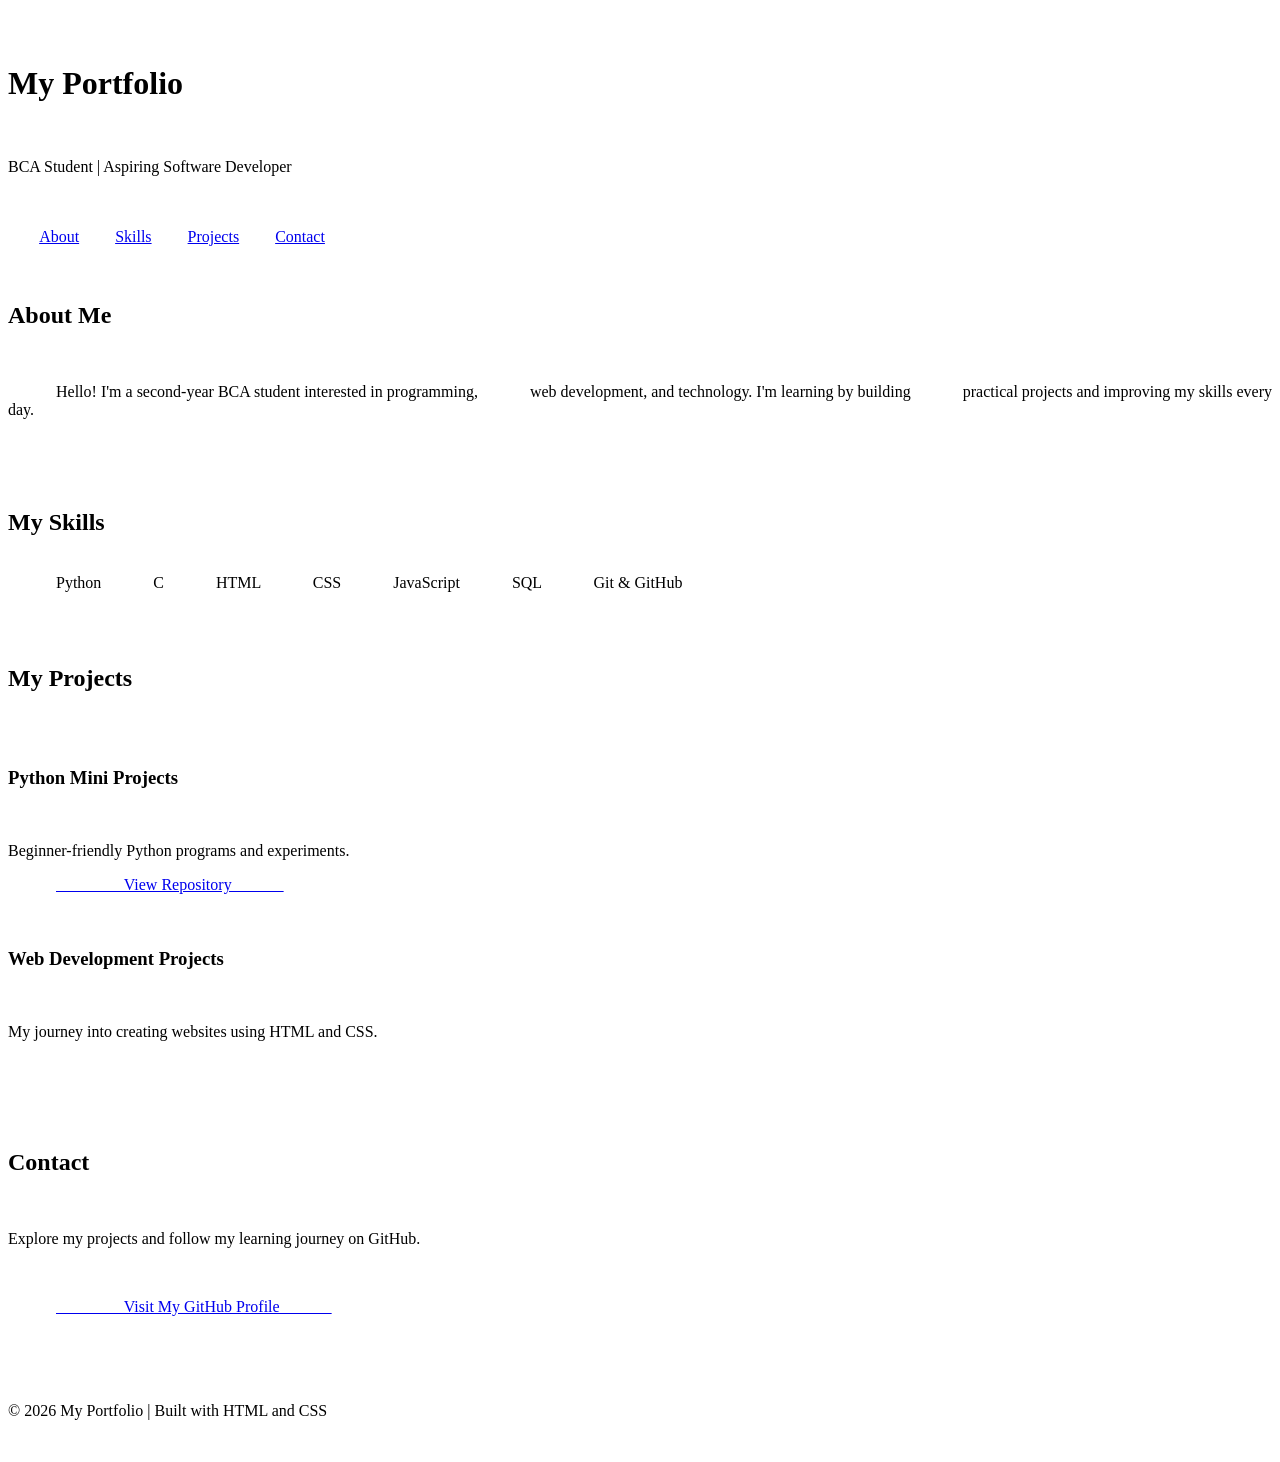
==== index.html @ 6a41d9bb "Add personal portfolio website" ====
<!DOCTYPE html>
<html lang="en">
<head>
    <meta charset="UTF-8">
    <meta name="viewport" content="width=device-width, initial-scale=1.0">
    <title>My Portfolio</title>
    <style>
        * {
            margin: 0;
            padding: 0;
            box-sizing: border-box;
        }

        body {
            font-family: Arial, sans-serif;
            background: #f5f3ff;
            color: #25213b;
            line-height: 1.6;
        }

        header {
            background: #6c4de6;
            color: white;
            text-align: center;
            padding: 50px 20px;
        }

        header h1 {
            font-size: 2.5rem;
            margin-bottom: 10px;
        }

        nav {
            background: #ffffff;
            padding: 15px;
            text-align: center;
        }

        nav a {
            color: #6c4de6;
            text-decoration: none;
            margin: 0 12px;
            font-weight: bold;
        }

        section {
            max-width: 850px;
            margin: 25px auto;
            padding: 30px;
            background: white;
            border-radius: 14px;
        }

        h2 {
            color: #6c4de6;
            margin-bottom: 15px;
        }

        .skills {
            display: flex;
            flex-wrap: wrap;
            gap: 10px;
        }

        .skills span {
            background: #eee9ff;
            color: #5135bd;
            padding: 8px 14px;
            border-radius: 20px;
        }

        .project {
            padding: 15px;
            margin-top: 12px;
            background: #f8f6ff;
            border-radius: 10px;
        }

        footer {
            text-align: center;
            padding: 25px;
            color: #625b79;
        }

        @media (max-width: 600px) {
            header h1 {
                font-size: 2rem;
            }

            nav a {
                display: inline-block;
                margin: 5px 8px;
            }

            section {
                margin: 16px;
                padding: 22px;
            }
        }
    </style>
</head>
<body>

    <header>
        <h1>My Portfolio</h1>
        <p>BCA Student | Aspiring Software Developer</p>
    </header>

    <nav>
        <a href="#about">About</a>
        <a href="#skills">Skills</a>
        <a href="#projects">Projects</a>
        <a href="#contact">Contact</a>
    </nav>

    <section id="about">
        <h2>About Me</h2>
        <p>
            Hello! I'm a second-year BCA student interested in programming,
            web development, and technology. I'm learning by building
            practical projects and improving my skills every day.
        </p>
    </section>

    <section id="skills">
        <h2>My Skills</h2>
        <div class="skills">
            <span>Python</span>
            <span>C</span>
            <span>HTML</span>
            <span>CSS</span>
            <span>JavaScript</span>
            <span>SQL</span>
            <span>Git & GitHub</span>
        </div>
    </section>

    <section id="projects">
        <h2>My Projects</h2>

        <div class="project">
            <h3>Python Mini Projects</h3>
            <p>Beginner-friendly Python programs and experiments.</p>
            <a href="https://github.com/nysakatyal-dotcom/python-mini-projects">
                View Repository
            </a>
        </div>

        <div class="project">
            <h3>Web Development Projects</h3>
            <p>My journey into creating websites using HTML and CSS.</p>
        </div>
    </section>

    <section id="contact">
        <h2>Contact</h2>
        <p>Explore my projects and follow my learning journey on GitHub.</p>
        <p>
            <a href="https://github.com/nysakatyal-dotcom">
                Visit My GitHub Profile
            </a>
        </p>
    </section>

    <footer>
        <p>&copy; 2026 My Portfolio | Built with HTML and CSS</p>
    </footer>

</body>
</html>
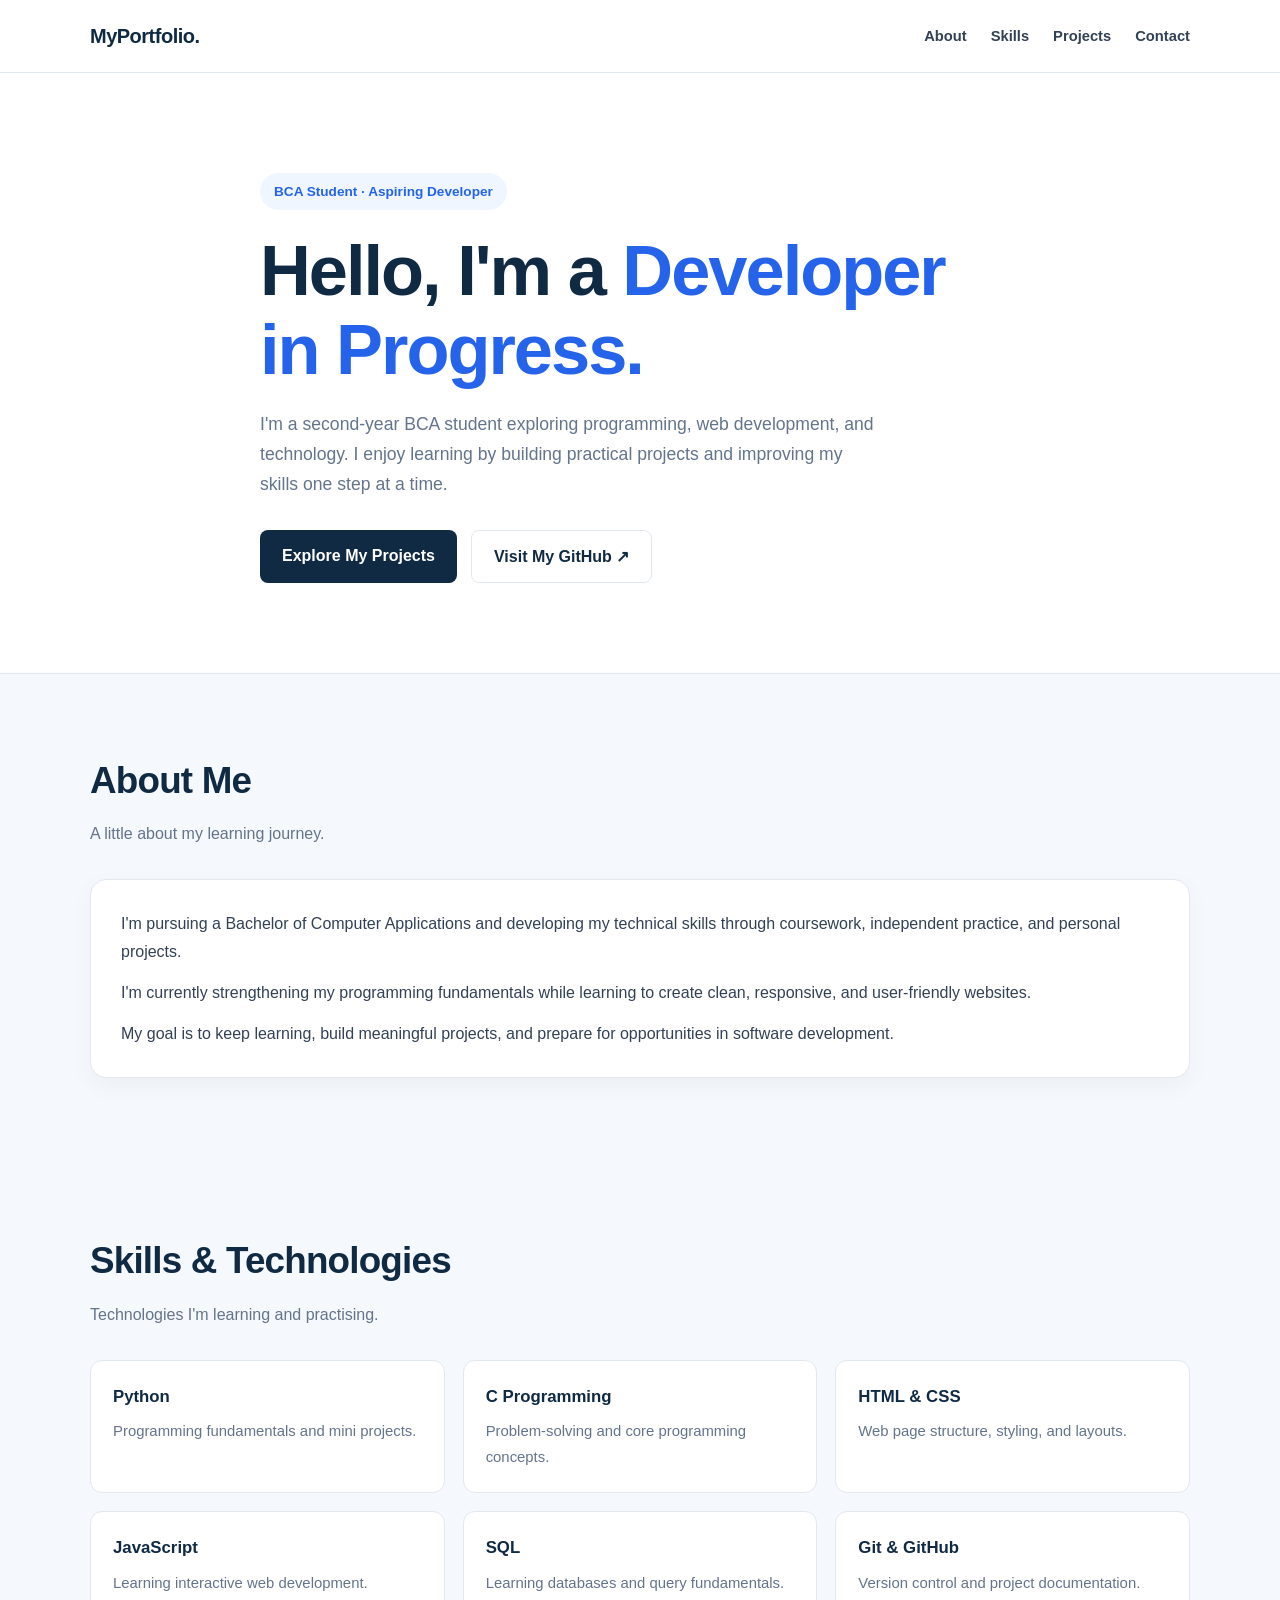
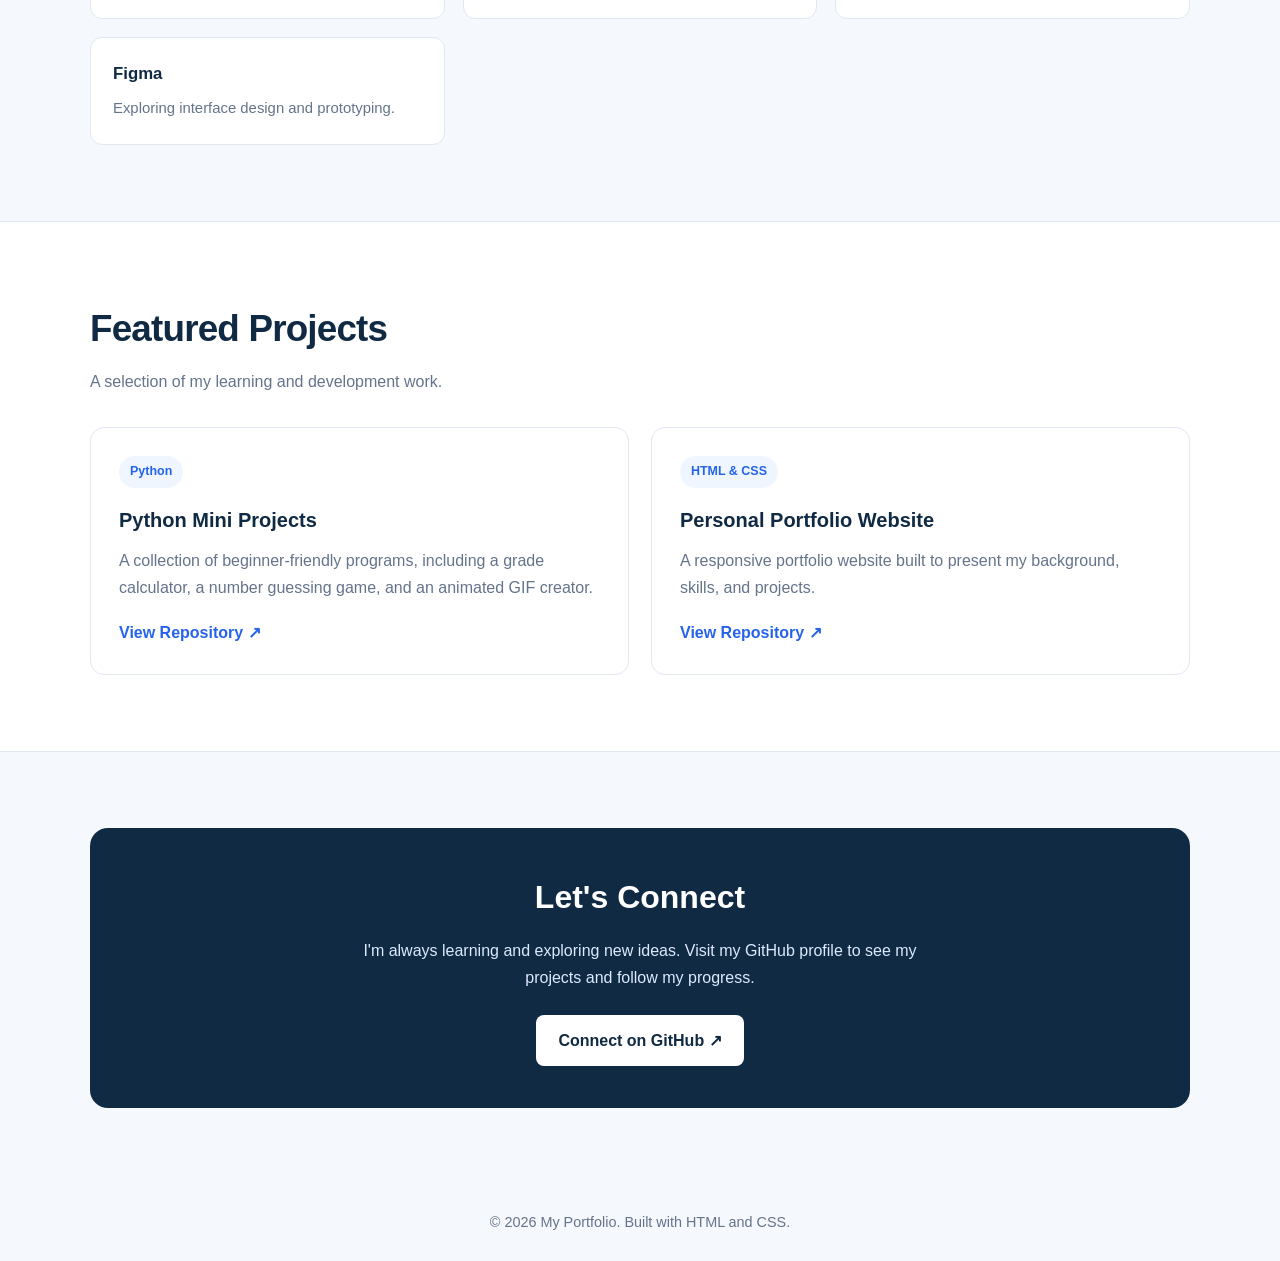
==== commit ae7580fe: "Refactor portfolio layout and styles Updated the portfolio HTML structure and styles, enhancing layo" ====
--- a/index.html
+++ b/index.html
@@ -1,170 +1,602 @@
+
 <!DOCTYPE html>
 <html lang="en">
 <head>
-    <meta charset="UTF-8">
-    <meta name="viewport" content="width=device-width, initial-scale=1.0">
-    <title>My Portfolio</title>
-    <style>
-        * {
-            margin: 0;
-            padding: 0;
-            box-sizing: border-box;
-        }
-
-        body {
-            font-family: Arial, sans-serif;
-            background: #f5f3ff;
-            color: #25213b;
-            line-height: 1.6;
-        }
-
-        header {
-            background: #6c4de6;
-            color: white;
-            text-align: center;
-            padding: 50px 20px;
-        }
-
-        header h1 {
-            font-size: 2.5rem;
-            margin-bottom: 10px;
-        }
-
-        nav {
-            background: #ffffff;
-            padding: 15px;
-            text-align: center;
-        }
-
-        nav a {
-            color: #6c4de6;
-            text-decoration: none;
-            margin: 0 12px;
-            font-weight: bold;
-        }
-
-        section {
-            max-width: 850px;
-            margin: 25px auto;
-            padding: 30px;
-            background: white;
-            border-radius: 14px;
-        }
-
-        h2 {
-            color: #6c4de6;
-            margin-bottom: 15px;
-        }
-
-        .skills {
-            display: flex;
-            flex-wrap: wrap;
-            gap: 10px;
-        }
-
-        .skills span {
-            background: #eee9ff;
-            color: #5135bd;
-            padding: 8px 14px;
-            border-radius: 20px;
-        }
-
-        .project {
-            padding: 15px;
-            margin-top: 12px;
-            background: #f8f6ff;
-            border-radius: 10px;
-        }
-
-        footer {
-            text-align: center;
-            padding: 25px;
-            color: #625b79;
-        }
-
-        @media (max-width: 600px) {
-            header h1 {
-                font-size: 2rem;
-            }
-
-            nav a {
-                display: inline-block;
-                margin: 5px 8px;
-            }
-
-            section {
-                margin: 16px;
-                padding: 22px;
-            }
-        }
-    </style>
+    <meta charset="UTF-8">
+    <meta name="viewport" content="width=device-width, initial-scale=1.0">
+
+    <meta name="description" content="The personal portfolio of a BCA student exploring programming, web development, and software development.">
+
+    <title>My Portfolio | Aspiring Software Developer</title>
+
+    <style>
+        :root {
+            --navy: #102a43;
+            --navy-light: #243f5a;
+            --blue: #2563eb;
+            --blue-light: #eff6ff;
+            --white: #ffffff;
+            --background: #f5f8fc;
+            --text: #334155;
+            --muted: #64748b;
+            --border: #e2e8f0;
+        }
+
+        * {
+            margin: 0;
+            padding: 0;
+            box-sizing: border-box;
+        }
+
+        html {
+            scroll-behavior: smooth;
+            scroll-padding-top: 85px;
+        }
+
+        body {
+            font-family: -apple-system, BlinkMacSystemFont, "Segoe UI",
+                Arial, sans-serif;
+            background: var(--background);
+            color: var(--text);
+            line-height: 1.7;
+        }
+
+        a {
+            color: inherit;
+        }
+
+        .container {
+            width: min(1100px, 90%);
+            margin: 0 auto;
+        }
+
+        /* Navigation */
+
+        header {
+            background: var(--white);
+            border-bottom: 1px solid var(--border);
+            position: sticky;
+            top: 0;
+            z-index: 10;
+        }
+
+        .navbar {
+            min-height: 72px;
+            display: flex;
+            justify-content: space-between;
+            align-items: center;
+            gap: 20px;
+        }
+
+        .logo {
+            color: var(--navy);
+            font-size: 1.25rem;
+            font-weight: 800;
+            text-decoration: none;
+            letter-spacing: -0.5px;
+        }
+
+        .nav-links {
+            display: flex;
+            flex-wrap: wrap;
+            gap: 24px;
+            list-style: none;
+        }
+
+        .nav-links a {
+            color: var(--text);
+            text-decoration: none;
+            font-size: 0.92rem;
+            font-weight: 600;
+            transition: color 0.2s;
+        }
+
+        .nav-links a:hover {
+            color: var(--blue);
+        }
+
+        /* Hero */
+
+        .hero {
+            background: var(--white);
+            padding: 100px 0 90px;
+            border-bottom: 1px solid var(--border);
+        }
+
+        .hero-content {
+            max-width: 760px;
+        }
+
+        .eyebrow {
+            display: inline-block;
+            background: var(--blue-light);
+            color: var(--blue);
+            padding: 7px 14px;
+            border-radius: 30px;
+            font-size: 0.85rem;
+            font-weight: 700;
+            margin-bottom: 22px;
+        }
+
+        .hero h1 {
+            color: var(--navy);
+            font-size: clamp(2.4rem, 6vw, 4.4rem);
+            line-height: 1.12;
+            letter-spacing: -2px;
+            margin-bottom: 20px;
+        }
+
+        .hero h1 span {
+            color: var(--blue);
+        }
+
+        .hero p {
+            color: var(--muted);
+            font-size: 1.1rem;
+            max-width: 620px;
+            margin-bottom: 30px;
+        }
+
+        .buttons {
+            display: flex;
+            flex-wrap: wrap;
+            gap: 14px;
+        }
+
+        .button {
+            display: inline-block;
+            padding: 12px 22px;
+            border-radius: 8px;
+            font-weight: 700;
+            text-decoration: none;
+            transition: transform 0.2s, background 0.2s;
+        }
+
+        .button:hover {
+            transform: translateY(-2px);
+        }
+
+        .button-primary {
+            background: var(--navy);
+            color: var(--white);
+        }
+
+        .button-primary:hover {
+            background: var(--navy-light);
+        }
+
+        .button-secondary {
+            background: var(--white);
+            color: var(--navy);
+            border: 1px solid var(--border);
+        }
+
+        .button-secondary:hover {
+            background: var(--blue-light);
+        }
+
+        /* General sections */
+
+        section {
+            padding: 76px 0;
+        }
+
+        .section-heading {
+            margin-bottom: 32px;
+        }
+
+        .section-heading h2 {
+            color: var(--navy);
+            font-size: clamp(1.8rem, 4vw, 2.3rem);
+            letter-spacing: -0.8px;
+            margin-bottom: 8px;
+        }
+
+        .section-heading p {
+            color: var(--muted);
+        }
+
+        .about-card {
+            background: var(--white);
+            border: 1px solid var(--border);
+            border-radius: 16px;
+            padding: 30px;
+            box-shadow: 0 8px 25px rgba(16, 42, 67, 0.04);
+        }
+
+        .about-card p + p {
+            margin-top: 14px;
+        }
+
+        /* Skills */
+
+        .skills-grid {
+            display: grid;
+            grid-template-columns: repeat(3, minmax(0, 1fr));
+            gap: 18px;
+        }
+
+        .skill-card {
+            background: var(--white);
+            border: 1px solid var(--border);
+            border-radius: 12px;
+            padding: 22px;
+            transition: transform 0.2s, box-shadow 0.2s;
+        }
+
+        .skill-card:hover {
+            transform: translateY(-4px);
+            box-shadow: 0 10px 25px rgba(16, 42, 67, 0.07);
+        }
+
+        .skill-card h3 {
+            color: var(--navy);
+            margin-bottom: 8px;
+            font-size: 1.05rem;
+        }
+
+        .skill-card p {
+            color: var(--muted);
+            font-size: 0.93rem;
+        }
+
+        /* Projects */
+
+        .projects-section {
+            background: var(--white);
+            border-top: 1px solid var(--border);
+            border-bottom: 1px solid var(--border);
+        }
+
+        .projects-grid {
+            display: grid;
+            grid-template-columns: repeat(2, minmax(0, 1fr));
+            gap: 22px;
+        }
+
+        .project-card {
+            border: 1px solid var(--border);
+            border-radius: 14px;
+            padding: 28px;
+            display: flex;
+            flex-direction: column;
+            align-items: flex-start;
+            background: var(--white);
+        }
+
+        .project-label {
+            color: var(--blue);
+            background: var(--blue-light);
+            padding: 5px 11px;
+            border-radius: 20px;
+            font-size: 0.78rem;
+            font-weight: 700;
+            margin-bottom: 15px;
+        }
+
+        .project-card h3 {
+            color: var(--navy);
+            font-size: 1.25rem;
+            margin-bottom: 10px;
+        }
+
+        .project-card p {
+            color: var(--muted);
+            margin-bottom: 18px;
+        }
+
+        .project-link {
+            color: var(--blue);
+            font-weight: 700;
+            text-decoration: none;
+            margin-top: auto;
+        }
+
+        .project-link:hover {
+            text-decoration: underline;
+        }
+
+        /* Contact */
+
+        .contact-card {
+            background: var(--navy);
+            color: var(--white);
+            border-radius: 18px;
+            padding: 42px 30px;
+            text-align: center;
+        }
+
+        .contact-card h2 {
+            font-size: 2rem;
+            margin-bottom: 12px;
+        }
+
+        .contact-card p {
+            color: #dbeafe;
+            max-width: 560px;
+            margin: 0 auto 24px;
+        }
+
+        .contact-card .button {
+            background: var(--white);
+            color: var(--navy);
+        }
+
+        /* Footer */
+
+        footer {
+            padding: 26px 0;
+            text-align: center;
+            color: var(--muted);
+            font-size: 0.9rem;
+        }
+
+        /* Responsive layout */
+
+        @media (max-width: 700px) {
+            .navbar {
+                padding: 16px 0;
+                align-items: flex-start;
+                flex-direction: column;
+                gap: 12px;
+            }
+
+            .nav-links {
+                gap: 12px 18px;
+            }
+
+            .hero {
+                padding: 70px 0;
+            }
+
+            .hero h1 {
+                letter-spacing: -1px;
+            }
+
+            section {
+                padding: 55px 0;
+            }
+
+            .skills-grid {
+                grid-template-columns: repeat(2, minmax(0, 1fr));
+                gap: 12px;
+            }
+
+            .skill-card {
+                padding: 17px;
+            }
+
+            .projects-grid {
+                grid-template-columns: 1fr;
+            }
+
+            .about-card {
+                padding: 22px;
+            }
+
+            .contact-card {
+                padding: 32px 20px;
+            }
+        }
+
+        @media (max-width: 380px) {
+            .skills-grid {
+                grid-template-columns: 1fr;
+            }
+        }
+
+        @media (prefers-reduced-motion: reduce) {
+            html {
+                scroll-behavior: auto;
+            }
+
+            *,
+            *::before,
+            *::after {
+                transition: none !important;
+            }
+        }
+    </style>
 </head>
+
 <body>
 
-    <header>
-        <h1>My Portfolio</h1>
-        <p>BCA Student | Aspiring Software Developer</p>
-    </header>
-
-    <nav>
-        <a href="#about">About</a>
-        <a href="#skills">Skills</a>
-        <a href="#projects">Projects</a>
-        <a href="#contact">Contact</a>
-    </nav>
-
-    <section id="about">
-        <h2>About Me</h2>
-        <p>
-            Hello! I'm a second-year BCA student interested in programming,
-            web development, and technology. I'm learning by building
-            practical projects and improving my skills every day.
-        </p>
-    </section>
-
-    <section id="skills">
-        <h2>My Skills</h2>
-        <div class="skills">
-            <span>Python</span>
-            <span>C</span>
-            <span>HTML</span>
-            <span>CSS</span>
-            <span>JavaScript</span>
-            <span>SQL</span>
-            <span>Git & GitHub</span>
-        </div>
-    </section>
-
-    <section id="projects">
-        <h2>My Projects</h2>
-
-        <div class="project">
-            <h3>Python Mini Projects</h3>
-            <p>Beginner-friendly Python programs and experiments.</p>
-            <a href="https://github.com/nysakatyal-dotcom/python-mini-projects">
-                View Repository
-            </a>
-        </div>
-
-        <div class="project">
-            <h3>Web Development Projects</h3>
-            <p>My journey into creating websites using HTML and CSS.</p>
-        </div>
-    </section>
-
-    <section id="contact">
-        <h2>Contact</h2>
-        <p>Explore my projects and follow my learning journey on GitHub.</p>
-        <p>
-            <a href="https://github.com/nysakatyal-dotcom">
-                Visit My GitHub Profile
-            </a>
-        </p>
-    </section>
-
-    <footer>
-        <p>&copy; 2026 My Portfolio | Built with HTML and CSS</p>
-    </footer>
+    <header>
+        <nav class="navbar container" aria-label="Main navigation">
+            <a class="logo" href="#home">MyPortfolio.</a>
+
+            <ul class="nav-links">
+                <li><a href="#about">About</a></li>
+                <li><a href="#skills">Skills</a></li>
+                <li><a href="#projects">Projects</a></li>
+                <li><a href="#contact">Contact</a></li>
+            </ul>
+        </nav>
+    </header>
+
+    <main>
+        <section class="hero" id="home">
+            <div class="container hero-content">
+                <span class="eyebrow">BCA Student · Aspiring Developer</span>
+
+                <h1>Hello, I'm a <span>Developer in Progress.</span></h1>
+
+                <p>
+                    I'm a second-year BCA student exploring programming,
+                    web development, and technology. I enjoy learning by
+                    building practical projects and improving my skills
+                    one step at a time.
+                </p>
+
+                <div class="buttons">
+                    <a class="button button-primary" href="#projects">
+                        Explore My Projects
+                    </a>
+
+                    <a class="button button-secondary"
+                       href="https://github.com/nysakatyal-dotcom"
+                       target="_blank"
+                       rel="noopener noreferrer">
+                        Visit My GitHub ↗
+                    </a>
+                </div>
+            </div>
+        </section>
+
+        <section id="about">
+            <div class="container">
+                <div class="section-heading">
+                    <h2>About Me</h2>
+                    <p>A little about my learning journey.</p>
+                </div>
+
+                <div class="about-card">
+                    <p>
+                        I'm pursuing a Bachelor of Computer Applications
+                        and developing my technical skills through
+                        coursework, independent practice, and personal
+                        projects.
+                    </p>
+
+                    <p>
+                        I'm currently strengthening my programming
+                        fundamentals while learning to create clean,
+                        responsive, and user-friendly websites.
+                    </p>
+
+                    <p>
+                        My goal is to keep learning, build meaningful
+                        projects, and prepare for opportunities in
+                        software development.
+                    </p>
+                </div>
+            </div>
+        </section>
+
+        <section id="skills">
+            <div class="container">
+                <div class="section-heading">
+                    <h2>Skills & Technologies</h2>
+                    <p>Technologies I'm learning and practising.</p>
+                </div>
+
+                <div class="skills-grid">
+                    <article class="skill-card">
+                        <h3>Python</h3>
+                        <p>Programming fundamentals and mini projects.</p>
+                    </article>
+
+                    <article class="skill-card">
+                        <h3>C Programming</h3>
+                        <p>Problem-solving and core programming concepts.</p>
+                    </article>
+
+                    <article class="skill-card">
+                        <h3>HTML & CSS</h3>
+                        <p>Web page structure, styling, and layouts.</p>
+                    </article>
+
+                    <article class="skill-card">
+                        <h3>JavaScript</h3>
+                        <p>Learning interactive web development.</p>
+                    </article>
+
+                    <article class="skill-card">
+                        <h3>SQL</h3>
+                        <p>Learning databases and query fundamentals.</p>
+                    </article>
+
+                    <article class="skill-card">
+                        <h3>Git & GitHub</h3>
+                        <p>Version control and project documentation.</p>
+                    </article>
+
+                    <article class="skill-card">
+                        <h3>Figma</h3>
+                        <p>Exploring interface design and prototyping.</p>
+                    </article>
+                </div>
+            </div>
+        </section>
+
+        <section class="projects-section" id="projects">
+            <div class="container">
+                <div class="section-heading">
+                    <h2>Featured Projects</h2>
+                    <p>A selection of my learning and development work.</p>
+                </div>
+
+                <div class="projects-grid">
+                    <article class="project-card">
+                        <span class="project-label">Python</span>
+
+                        <h3>Python Mini Projects</h3>
+
+                        <p>
+                            A collection of beginner-friendly programs,
+                            including a grade calculator, a number
+                            guessing game, and an animated GIF creator.
+                        </p>
+
+                        <a class="project-link"
+                           href="https://github.com/nysakatyal-dotcom/python-mini-projects"
+                           target="_blank"
+                           rel="noopener noreferrer">
+                            View Repository ↗
+                        </a>
+                    </article>
+
+                    <article class="project-card">
+                        <span class="project-label">HTML & CSS</span>
+
+                        <h3>Personal Portfolio Website</h3>
+
+                        <p>
+                            A responsive portfolio website built to
+                            present my background, skills, and projects.
+                        </p>
+
+                        <a class="project-link"
+                           href="https://github.com/nysakatyal-dotcom/web-development-projects"
+                           target="_blank"
+                           rel="noopener noreferrer">
+                            View Repository ↗
+                        </a>
+                    </article>
+                </div>
+            </div>
+        </section>
+
+        <section id="contact">
+            <div class="container">
+                <div class="contact-card">
+                    <h2>Let's Connect</h2>
+
+                    <p>
+                        I'm always learning and exploring new ideas.
+                        Visit my GitHub profile to see my projects
+                        and follow my progress.
+                    </p>
+
+                    <a class="button"
+                       href="https://github.com/nysakatyal-dotcom"
+                       target="_blank"
+                       rel="noopener noreferrer">
+                        Connect on GitHub ↗
+                    </a>
+                </div>
+            </div>
+        </section>
+    </main>
+
+    <footer>
+        <div class="container">
+            <p>
+                &copy; 2026 My Portfolio. Built with HTML and CSS.
+            </p>
+        </div>
+    </footer>
 
 </body>
 </html>
+ 
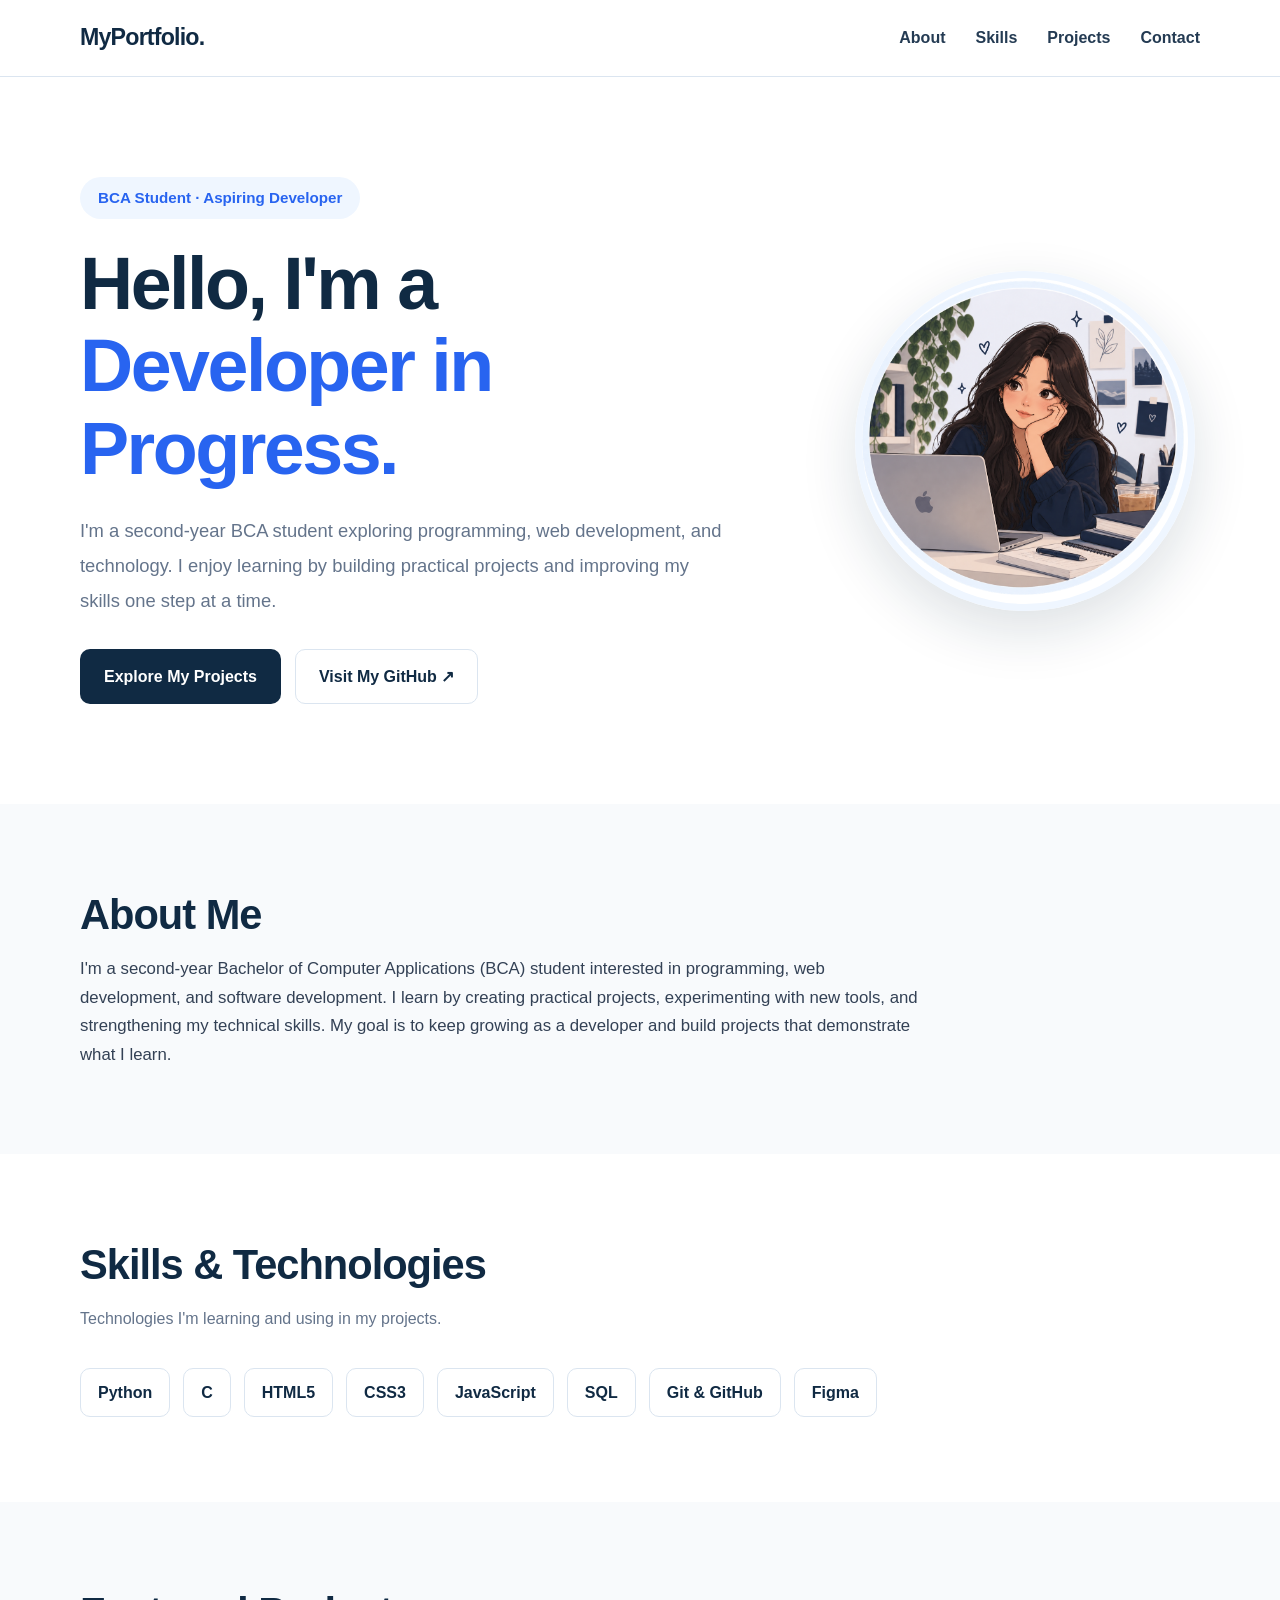
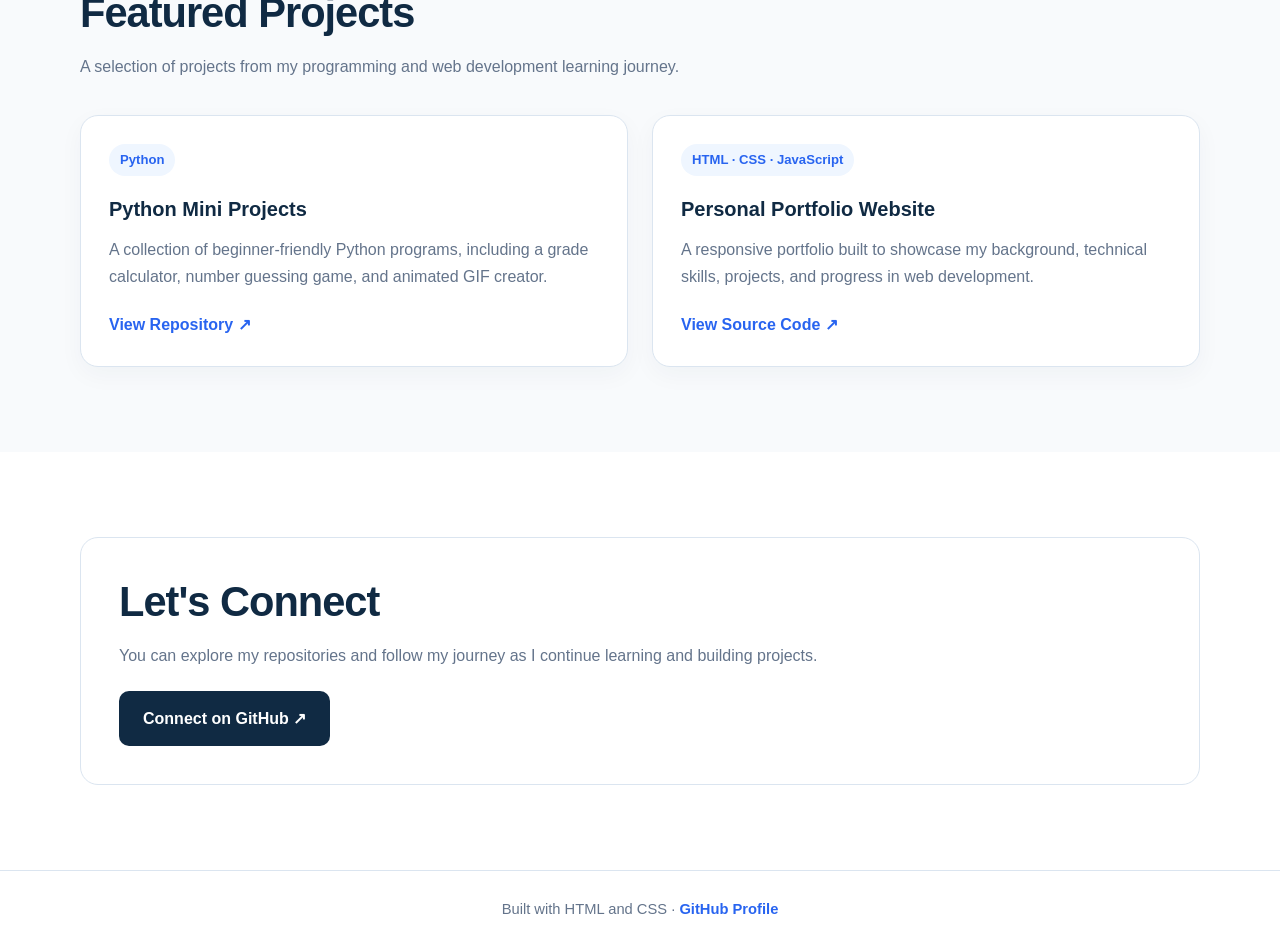
==== commit b885fa5f: "Update index.html Improve responsive portfolio and add avatar." ====
--- a/index.html
+++ b/index.html
@@ -4,22 +4,21 @@
 <head>
     <meta charset="UTF-8">
     <meta name="viewport" content="width=device-width, initial-scale=1.0">
-
-    <meta name="description" content="The personal portfolio of a BCA student exploring programming, web development, and software development.">
+    <meta name="description" content="Portfolio of a second-year BCA student exploring programming, web development, and software development.">
 
     <title>My Portfolio | Aspiring Software Developer</title>
 
     <style>
         :root {
             --navy: #102a43;
-            --navy-light: #243f5a;
-            --blue: #2563eb;
+            --navy-light: #243b53;
+            --blue: #2864f0;
             --blue-light: #eff6ff;
             --white: #ffffff;
-            --background: #f5f8fc;
+            --background: #f8fafc;
             --text: #334155;
             --muted: #64748b;
-            --border: #e2e8f0;
+            --border: #dbe5f0;
         }
 
         * {
@@ -35,121 +34,135 @@
 
         body {
             font-family: -apple-system, BlinkMacSystemFont, "Segoe UI",
-                Arial, sans-serif;
-            background: var(--background);
+                         Roboto, Helvetica, Arial, sans-serif;
+            background: var(--white);
             color: var(--text);
             line-height: 1.7;
         }
 
         a {
             color: inherit;
+            text-decoration: none;
         }
 
         .container {
-            width: min(1100px, 90%);
+            width: min(1120px, 90%);
             margin: 0 auto;
         }
 
         /* Navigation */
 
-        header {
-            background: var(--white);
-            border-bottom: 1px solid var(--border);
+        .navbar {
             position: sticky;
             top: 0;
             z-index: 10;
-        }
-
-        .navbar {
-            min-height: 72px;
+            background: rgba(255, 255, 255, 0.96);
+            border-bottom: 1px solid var(--border);
+            backdrop-filter: blur(12px);
+        }
+
+        .nav-content {
+            min-height: 76px;
             display: flex;
+            align-items: center;
             justify-content: space-between;
-            align-items: center;
-            gap: 20px;
+            gap: 24px;
         }
 
         .logo {
             color: var(--navy);
-            font-size: 1.25rem;
+            font-size: 1.45rem;
             font-weight: 800;
-            text-decoration: none;
-            letter-spacing: -0.5px;
+            letter-spacing: -0.8px;
         }
 
         .nav-links {
             display: flex;
+            align-items: center;
+            gap: 30px;
             flex-wrap: wrap;
-            gap: 24px;
-            list-style: none;
         }
 
         .nav-links a {
-            color: var(--text);
-            text-decoration: none;
-            font-size: 0.92rem;
+            color: var(--navy-light);
             font-weight: 600;
-            transition: color 0.2s;
+            transition: color 0.2s ease;
         }
 
         .nav-links a:hover {
             color: var(--blue);
         }
 
-        /* Hero */
+        /* Hero section */
 
         .hero {
-            background: var(--white);
-            padding: 100px 0 90px;
-            border-bottom: 1px solid var(--border);
+            padding: 100px 0;
+            overflow: hidden;
+        }
+
+        .hero-layout {
+            display: flex;
+            align-items: center;
+            justify-content: space-between;
+            gap: 64px;
         }
 
         .hero-content {
-            max-width: 760px;
+            flex: 1 1 600px;
+            min-width: 0;
         }
 
         .eyebrow {
             display: inline-block;
+            padding: 8px 18px;
+            margin-bottom: 24px;
+            border-radius: 999px;
             background: var(--blue-light);
             color: var(--blue);
-            padding: 7px 14px;
-            border-radius: 30px;
-            font-size: 0.85rem;
+            font-size: 0.95rem;
             font-weight: 700;
-            margin-bottom: 22px;
-        }
-
-        .hero h1 {
+        }
+
+        h1 {
+            max-width: 760px;
+            margin-bottom: 24px;
             color: var(--navy);
-            font-size: clamp(2.4rem, 6vw, 4.4rem);
+            font-size: clamp(2.7rem, 6vw, 4.6rem);
             line-height: 1.12;
-            letter-spacing: -2px;
-            margin-bottom: 20px;
-        }
-
-        .hero h1 span {
+            letter-spacing: -2.5px;
+        }
+
+        h1 span {
             color: var(--blue);
         }
 
-        .hero p {
+        .hero-description {
+            max-width: 650px;
+            margin-bottom: 30px;
             color: var(--muted);
-            font-size: 1.1rem;
-            max-width: 620px;
-            margin-bottom: 30px;
+            font-size: 1.15rem;
+            line-height: 1.9;
         }
 
         .buttons {
             display: flex;
+            align-items: center;
             flex-wrap: wrap;
             gap: 14px;
         }
 
         .button {
-            display: inline-block;
-            padding: 12px 22px;
-            border-radius: 8px;
+            display: inline-flex;
+            align-items: center;
+            justify-content: center;
+            min-height: 52px;
+            padding: 13px 23px;
+            border: 1px solid transparent;
+            border-radius: 10px;
             font-weight: 700;
-            text-decoration: none;
-            transition: transform 0.2s, background 0.2s;
+            transition: transform 0.2s ease,
+                        background 0.2s ease,
+                        border-color 0.2s ease;
         }
 
         .button:hover {
@@ -166,130 +179,132 @@
         }
 
         .button-secondary {
+            border-color: var(--border);
             background: var(--white);
             color: var(--navy);
+        }
+
+        .button-secondary:hover {
+            border-color: var(--blue);
+        }
+
+        .hero-image {
+            flex: 0 1 350px;
+            display: flex;
+            justify-content: center;
+            align-items: center;
+        }
+
+        .avatar {
+            display: block;
+            width: 100%;
+            max-width: 340px;
+            aspect-ratio: 1 / 1;
+            object-fit: cover;
+            border: 7px solid var(--blue-light);
+            border-radius: 50%;
+            box-shadow: 0 20px 55px rgba(16, 42, 67, 0.14);
+        }
+
+        /* General sections */
+
+        section:not(.hero) {
+            padding: 85px 0;
+        }
+
+        .section-alt {
+            background: var(--background);
+        }
+
+        .section-heading {
+            margin-bottom: 14px;
+            color: var(--navy);
+            font-size: clamp(2rem, 4vw, 2.6rem);
+            line-height: 1.25;
+            letter-spacing: -1px;
+        }
+
+        .section-intro {
+            max-width: 700px;
+            margin-bottom: 35px;
+            color: var(--muted);
+        }
+
+        .about-text {
+            max-width: 850px;
+            font-size: 1.05rem;
+        }
+
+        /* Skills */
+
+        .skills-grid {
+            display: flex;
+            flex-wrap: wrap;
+            gap: 13px;
+            margin-top: 25px;
+        }
+
+        .skill {
+            padding: 10px 17px;
             border: 1px solid var(--border);
-        }
-
-        .button-secondary:hover {
-            background: var(--blue-light);
-        }
-
-        /* General sections */
-
-        section {
-            padding: 76px 0;
-        }
-
-        .section-heading {
-            margin-bottom: 32px;
-        }
-
-        .section-heading h2 {
+            border-radius: 10px;
+            background: var(--white);
             color: var(--navy);
-            font-size: clamp(1.8rem, 4vw, 2.3rem);
-            letter-spacing: -0.8px;
-            margin-bottom: 8px;
-        }
-
-        .section-heading p {
-            color: var(--muted);
-        }
-
-        .about-card {
-            background: var(--white);
-            border: 1px solid var(--border);
-            border-radius: 16px;
-            padding: 30px;
-            box-shadow: 0 8px 25px rgba(16, 42, 67, 0.04);
-        }
-
-        .about-card p + p {
-            margin-top: 14px;
-        }
-
-        /* Skills */
-
-        .skills-grid {
-            display: grid;
-            grid-template-columns: repeat(3, minmax(0, 1fr));
-            gap: 18px;
-        }
-
-        .skill-card {
-            background: var(--white);
-            border: 1px solid var(--border);
-            border-radius: 12px;
-            padding: 22px;
-            transition: transform 0.2s, box-shadow 0.2s;
-        }
-
-        .skill-card:hover {
-            transform: translateY(-4px);
-            box-shadow: 0 10px 25px rgba(16, 42, 67, 0.07);
-        }
-
-        .skill-card h3 {
-            color: var(--navy);
-            margin-bottom: 8px;
-            font-size: 1.05rem;
-        }
-
-        .skill-card p {
-            color: var(--muted);
-            font-size: 0.93rem;
+            font-weight: 650;
         }
 
         /* Projects */
-
-        .projects-section {
-            background: var(--white);
-            border-top: 1px solid var(--border);
-            border-bottom: 1px solid var(--border);
-        }
 
         .projects-grid {
             display: grid;
             grid-template-columns: repeat(2, minmax(0, 1fr));
-            gap: 22px;
+            gap: 24px;
         }
 
         .project-card {
-            border: 1px solid var(--border);
-            border-radius: 14px;
-            padding: 28px;
             display: flex;
             flex-direction: column;
             align-items: flex-start;
+            padding: 28px;
+            border: 1px solid var(--border);
+            border-radius: 18px;
             background: var(--white);
-        }
-
-        .project-label {
-            color: var(--blue);
-            background: var(--blue-light);
-            padding: 5px 11px;
-            border-radius: 20px;
-            font-size: 0.78rem;
-            font-weight: 700;
-            margin-bottom: 15px;
+            box-shadow: 0 8px 24px rgba(16, 42, 67, 0.04);
+            transition: transform 0.2s ease,
+                        box-shadow 0.2s ease;
+        }
+
+        .project-card:hover {
+            transform: translateY(-4px);
+            box-shadow: 0 16px 34px rgba(16, 42, 67, 0.09);
         }
 
         .project-card h3 {
+            margin-bottom: 10px;
             color: var(--navy);
             font-size: 1.25rem;
-            margin-bottom: 10px;
         }
 
         .project-card p {
+            margin-bottom: 20px;
             color: var(--muted);
-            margin-bottom: 18px;
+        }
+
+        .project-tag {
+            display: inline-block;
+            margin-bottom: 16px;
+            padding: 5px 11px;
+            border-radius: 999px;
+            background: var(--blue-light);
+            color: var(--blue);
+            font-size: 0.82rem;
+            font-weight: 700;
         }
 
         .project-link {
+            margin-top: auto;
             color: var(--blue);
             font-weight: 700;
-            text-decoration: none;
-            margin-top: auto;
         }
 
         .project-link:hover {
@@ -298,90 +313,104 @@
 
         /* Contact */
 
-        .contact-card {
-            background: var(--navy);
-            color: var(--white);
+        .contact-box {
+            padding: 38px;
+            border: 1px solid var(--border);
             border-radius: 18px;
-            padding: 42px 30px;
-            text-align: center;
-        }
-
-        .contact-card h2 {
-            font-size: 2rem;
-            margin-bottom: 12px;
-        }
-
-        .contact-card p {
-            color: #dbeafe;
-            max-width: 560px;
-            margin: 0 auto 24px;
-        }
-
-        .contact-card .button {
             background: var(--white);
-            color: var(--navy);
+        }
+
+        .contact-box p {
+            margin-bottom: 22px;
+            color: var(--muted);
         }
 
         /* Footer */
 
         footer {
             padding: 26px 0;
+            border-top: 1px solid var(--border);
+            background: var(--white);
             text-align: center;
             color: var(--muted);
-            font-size: 0.9rem;
-        }
-
-        /* Responsive layout */
-
-        @media (max-width: 700px) {
-            .navbar {
-                padding: 16px 0;
+            font-size: 0.92rem;
+        }
+
+        footer a {
+            color: var(--blue);
+            font-weight: 650;
+        }
+
+        /* Mobile responsiveness */
+
+        @media (max-width: 760px) {
+            .nav-content {
+                padding: 15px 0;
+                flex-direction: column;
                 align-items: flex-start;
-                flex-direction: column;
                 gap: 12px;
             }
 
             .nav-links {
-                gap: 12px 18px;
+                gap: 17px;
+                font-size: 0.93rem;
             }
 
             .hero {
-                padding: 70px 0;
-            }
-
-            .hero h1 {
-                letter-spacing: -1px;
-            }
-
-            section {
-                padding: 55px 0;
-            }
-
-            .skills-grid {
-                grid-template-columns: repeat(2, minmax(0, 1fr));
-                gap: 12px;
-            }
-
-            .skill-card {
-                padding: 17px;
+                padding: 65px 0;
+            }
+
+            .hero-layout {
+                flex-direction: column-reverse;
+                align-items: flex-start;
+                gap: 35px;
+            }
+
+            .hero-content {
+                flex-basis: auto;
+                width: 100%;
+            }
+
+            .hero-image {
+                width: 100%;
+                flex: none;
+                justify-content: center;
+            }
+
+            .avatar {
+                max-width: 230px;
+            }
+
+            h1 {
+                letter-spacing: -1.5px;
+            }
+
+            section:not(.hero) {
+                padding: 60px 0;
             }
 
             .projects-grid {
                 grid-template-columns: 1fr;
             }
 
-            .about-card {
-                padding: 22px;
-            }
-
-            .contact-card {
-                padding: 32px 20px;
-            }
-        }
-
-        @media (max-width: 380px) {
-            .skills-grid {
-                grid-template-columns: 1fr;
+            .contact-box {
+                padding: 25px;
+            }
+        }
+
+        @media (max-width: 400px) {
+            .nav-links {
+                gap: 12px;
+                font-size: 0.85rem;
+            }
+
+            .buttons {
+                align-items: stretch;
+                flex-direction: column;
+            }
+
+            .button {
+                width: 100%;
             }
         }
 
@@ -393,7 +422,7 @@
             *,
             *::before,
             *::after {
-                transition: none !important;
+                transition-duration: 0.01ms !important;
             }
         }
     </style>
@@ -401,141 +430,124 @@
 
 <body>
 
-    <header>
-        <nav class="navbar container" aria-label="Main navigation">
+    <header class="navbar">
+        <nav class="container nav-content" aria-label="Main navigation">
             <a class="logo" href="#home">MyPortfolio.</a>
 
-            <ul class="nav-links">
-                <li><a href="#about">About</a></li>
-                <li><a href="#skills">Skills</a></li>
-                <li><a href="#projects">Projects</a></li>
-                <li><a href="#contact">Contact</a></li>
-            </ul>
+            <div class="nav-links">
+                <a href="#about">About</a>
+                <a href="#skills">Skills</a>
+                <a href="#projects">Projects</a>
+                <a href="#contact">Contact</a>
+            </div>
         </nav>
     </header>
 
     <main>
+        <!-- Hero -->
         <section class="hero" id="home">
-            <div class="container hero-content">
-                <span class="eyebrow">BCA Student · Aspiring Developer</span>
-
-                <h1>Hello, I'm a <span>Developer in Progress.</span></h1>
-
-                <p>
-                    I'm a second-year BCA student exploring programming,
-                    web development, and technology. I enjoy learning by
-                    building practical projects and improving my skills
-                    one step at a time.
+            <div class="container hero-layout">
+
+                <div class="hero-content">
+                    <span class="eyebrow">BCA Student · Aspiring Developer</span>
+
+                    <h1>
+                        Hello, I'm a
+                        <span>Developer in Progress.</span>
+                    </h1>
+
+                    <p class="hero-description">
+                        I'm a second-year BCA student exploring programming,
+                        web development, and technology. I enjoy learning by
+                        building practical projects and improving my skills
+                        one step at a time.
+                    </p>
+
+                    <div class="buttons">
+                        <a class="button button-primary" href="#projects">
+                            Explore My Projects
+                        </a>
+
+                        <a class="button button-secondary"
+                           href="https://github.com/nysakatyal-dotcom"
+                           target="_blank"
+                           rel="noopener noreferrer">
+                            Visit My GitHub ↗
+                        </a>
+                    </div>
+                </div>
+
+                <div class="hero-image">
+                    <img
+                        src="avatar.png"
+                        alt="Illustrated developer avatar"
+                        class="avatar"
+                        width="340"
+                        height="340">
+                </div>
+
+            </div>
+        </section>
+
+        <!-- About -->
+        <section class="section-alt" id="about">
+            <div class="container">
+                <h2 class="section-heading">About Me</h2>
+
+                <p class="about-text">
+                    I'm a second-year Bachelor of Computer Applications (BCA)
+                    student interested in programming, web development, and
+                    software development. I learn by creating practical
+                    projects, experimenting with new tools, and strengthening
+                    my technical skills. My goal is to keep growing as a
+                    developer and build projects that demonstrate what I learn.
                 </p>
-
-                <div class="buttons">
-                    <a class="button button-primary" href="#projects">
-                        Explore My Projects
-                    </a>
-
-                    <a class="button button-secondary"
-                       href="https://github.com/nysakatyal-dotcom"
-                       target="_blank"
-                       rel="noopener noreferrer">
-                        Visit My GitHub ↗
-                    </a>
+            </div>
+        </section>
+
+        <!-- Skills -->
+        <section id="skills">
+            <div class="container">
+                <h2 class="section-heading">Skills & Technologies</h2>
+
+                <p class="section-intro">
+                    Technologies I'm learning and using in my projects.
+                </p>
+
+                <div class="skills-grid">
+                    <span class="skill">Python</span>
+                    <span class="skill">C</span>
+                    <span class="skill">HTML5</span>
+                    <span class="skill">CSS3</span>
+                    <span class="skill">JavaScript</span>
+                    <span class="skill">SQL</span>
+                    <span class="skill">Git & GitHub</span>
+                    <span class="skill">Figma</span>
                 </div>
             </div>
         </section>
 
-        <section id="about">
+        <!-- Projects -->
+        <section class="section-alt" id="projects">
             <div class="container">
-                <div class="section-heading">
-                    <h2>About Me</h2>
-                    <p>A little about my learning journey.</p>
-                </div>
-
-                <div class="about-card">
-                    <p>
-                        I'm pursuing a Bachelor of Computer Applications
-                        and developing my technical skills through
-                        coursework, independent practice, and personal
-                        projects.
-                    </p>
-
-                    <p>
-                        I'm currently strengthening my programming
-                        fundamentals while learning to create clean,
-                        responsive, and user-friendly websites.
-                    </p>
-
-                    <p>
-                        My goal is to keep learning, build meaningful
-                        projects, and prepare for opportunities in
-                        software development.
-                    </p>
-                </div>
-            </div>
-        </section>
-
-        <section id="skills">
-            <div class="container">
-                <div class="section-heading">
-                    <h2>Skills & Technologies</h2>
-                    <p>Technologies I'm learning and practising.</p>
-                </div>
-
-                <div class="skills-grid">
-                    <article class="skill-card">
-                        <h3>Python</h3>
-                        <p>Programming fundamentals and mini projects.</p>
-                    </article>
-
-                    <article class="skill-card">
-                        <h3>C Programming</h3>
-                        <p>Problem-solving and core programming concepts.</p>
-                    </article>
-
-                    <article class="skill-card">
-                        <h3>HTML & CSS</h3>
-                        <p>Web page structure, styling, and layouts.</p>
-                    </article>
-
-                    <article class="skill-card">
-                        <h3>JavaScript</h3>
-                        <p>Learning interactive web development.</p>
-                    </article>
-
-                    <article class="skill-card">
-                        <h3>SQL</h3>
-                        <p>Learning databases and query fundamentals.</p>
-                    </article>
-
-                    <article class="skill-card">
-                        <h3>Git & GitHub</h3>
-                        <p>Version control and project documentation.</p>
-                    </article>
-
-                    <article class="skill-card">
-                        <h3>Figma</h3>
-                        <p>Exploring interface design and prototyping.</p>
-                    </article>
-                </div>
-            </div>
-        </section>
-
-        <section class="projects-section" id="projects">
-            <div class="container">
-                <div class="section-heading">
-                    <h2>Featured Projects</h2>
-                    <p>A selection of my learning and development work.</p>
-                </div>
+                <h2 class="section-heading">Featured Projects</h2>
+
+                <p class="section-intro">
+                    A selection of projects from my programming and
+                    web development learning journey.
+                </p>
 
                 <div class="projects-grid">
+
                     <article class="project-card">
-                        <span class="project-label">Python</span>
+                        <span class="project-tag">Python</span>
 
                         <h3>Python Mini Projects</h3>
 
                         <p>
-                            A collection of beginner-friendly programs,
-                            including a grade calculator, a number
-                            guessing game, and an animated GIF creator.
+                            A collection of beginner-friendly Python programs,
+                            including a grade calculator, number guessing game,
+                            and animated GIF creator.
                         </p>
 
                         <a class="project-link"
@@ -547,43 +559,47 @@
                     </article>
 
                     <article class="project-card">
-                        <span class="project-label">HTML & CSS</span>
+                        <span class="project-tag">HTML · CSS · JavaScript</span>
 
                         <h3>Personal Portfolio Website</h3>
 
                         <p>
-                            A responsive portfolio website built to
-                            present my background, skills, and projects.
+                            A responsive portfolio built to showcase my
+                            background, technical skills, projects, and
+                            progress in web development.
                         </p>
 
                         <a class="project-link"
                            href="https://github.com/nysakatyal-dotcom/web-development-projects"
                            target="_blank"
                            rel="noopener noreferrer">
-                            View Repository ↗
+                            View Source Code ↗
                         </a>
                     </article>
+
                 </div>
             </div>
         </section>
 
+        <!-- Contact -->
         <section id="contact">
             <div class="container">
-                <div class="contact-card">
-                    <h2>Let's Connect</h2>
+                <div class="contact-box">
+                    <h2 class="section-heading">Let's Connect</h2>
 
                     <p>
-                        I'm always learning and exploring new ideas.
-                        Visit my GitHub profile to see my projects
-                        and follow my progress.
+                        You can explore my repositories and follow my journey
+                        as I continue learning and building projects.
                     </p>
 
-                    <a class="button"
-                       href="https://github.com/nysakatyal-dotcom"
-                       target="_blank"
-                       rel="noopener noreferrer">
-                        Connect on GitHub ↗
-                    </a>
+                    <div class="buttons">
+                        <a class="button button-primary"
+                           href="https://github.com/nysakatyal-dotcom"
+                           target="_blank"
+                           rel="noopener noreferrer">
+                            Connect on GitHub ↗
+                        </a>
+                    </div>
                 </div>
             </div>
         </section>
@@ -592,11 +608,15 @@
     <footer>
         <div class="container">
             <p>
-                &copy; 2026 My Portfolio. Built with HTML and CSS.
+                Built with HTML and CSS ·
+                <a href="https://github.com/nysakatyal-dotcom"
+                   target="_blank"
+                   rel="noopener noreferrer">
+                    GitHub Profile
+                </a>
             </p>
         </div>
     </footer>
 
 </body>
-</html>
- 
+</html>
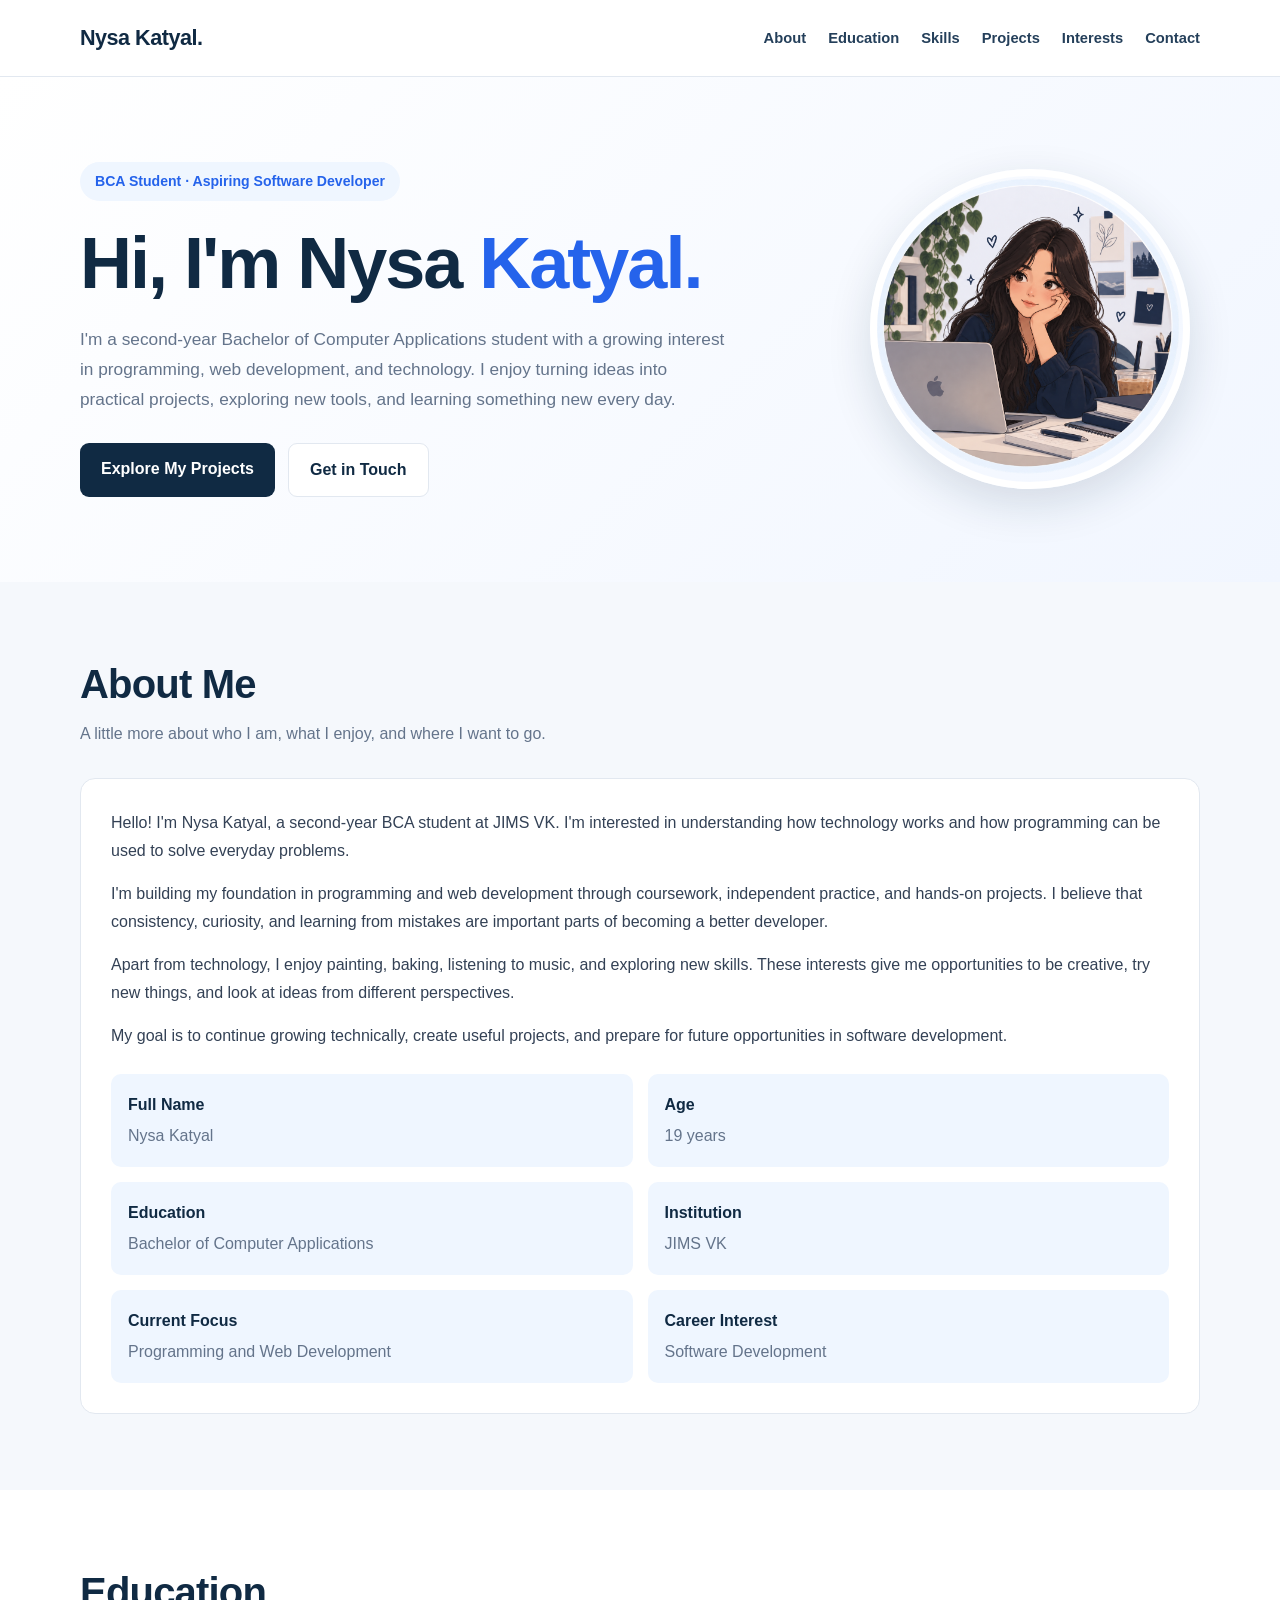
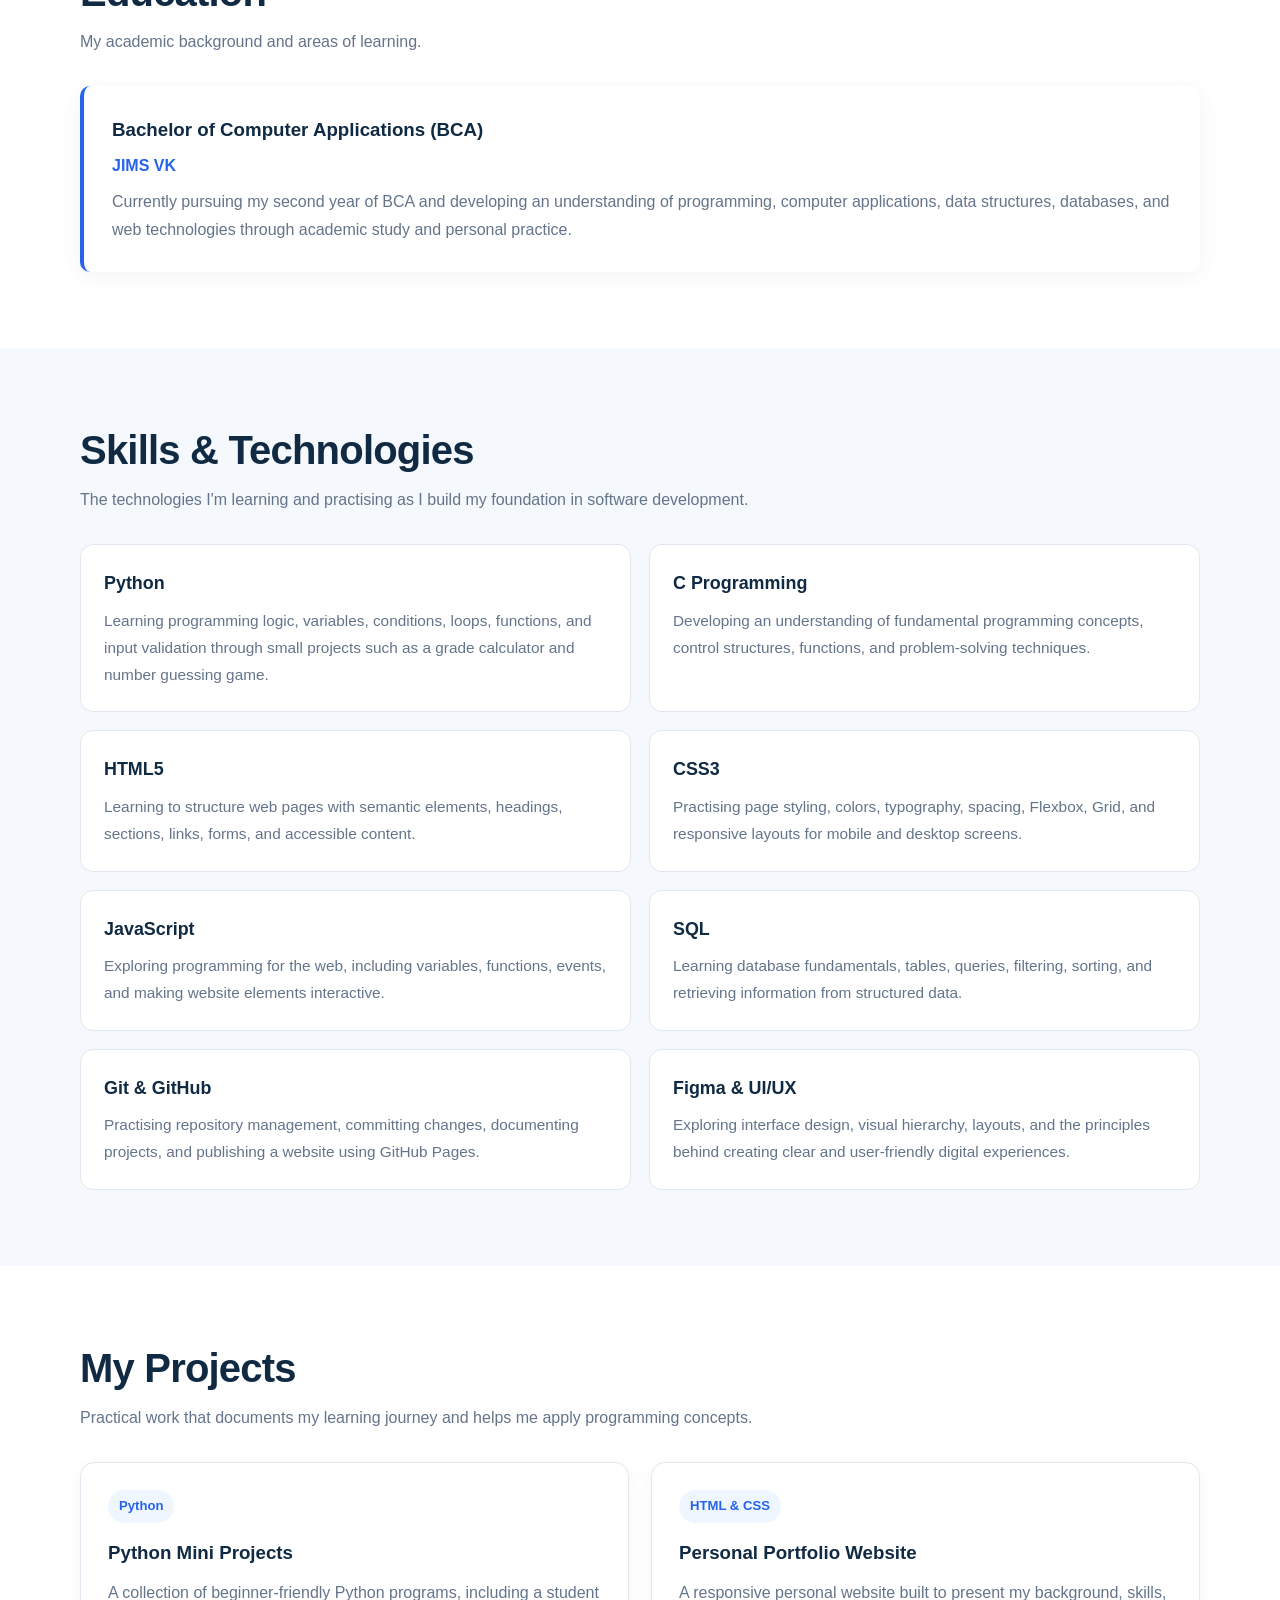
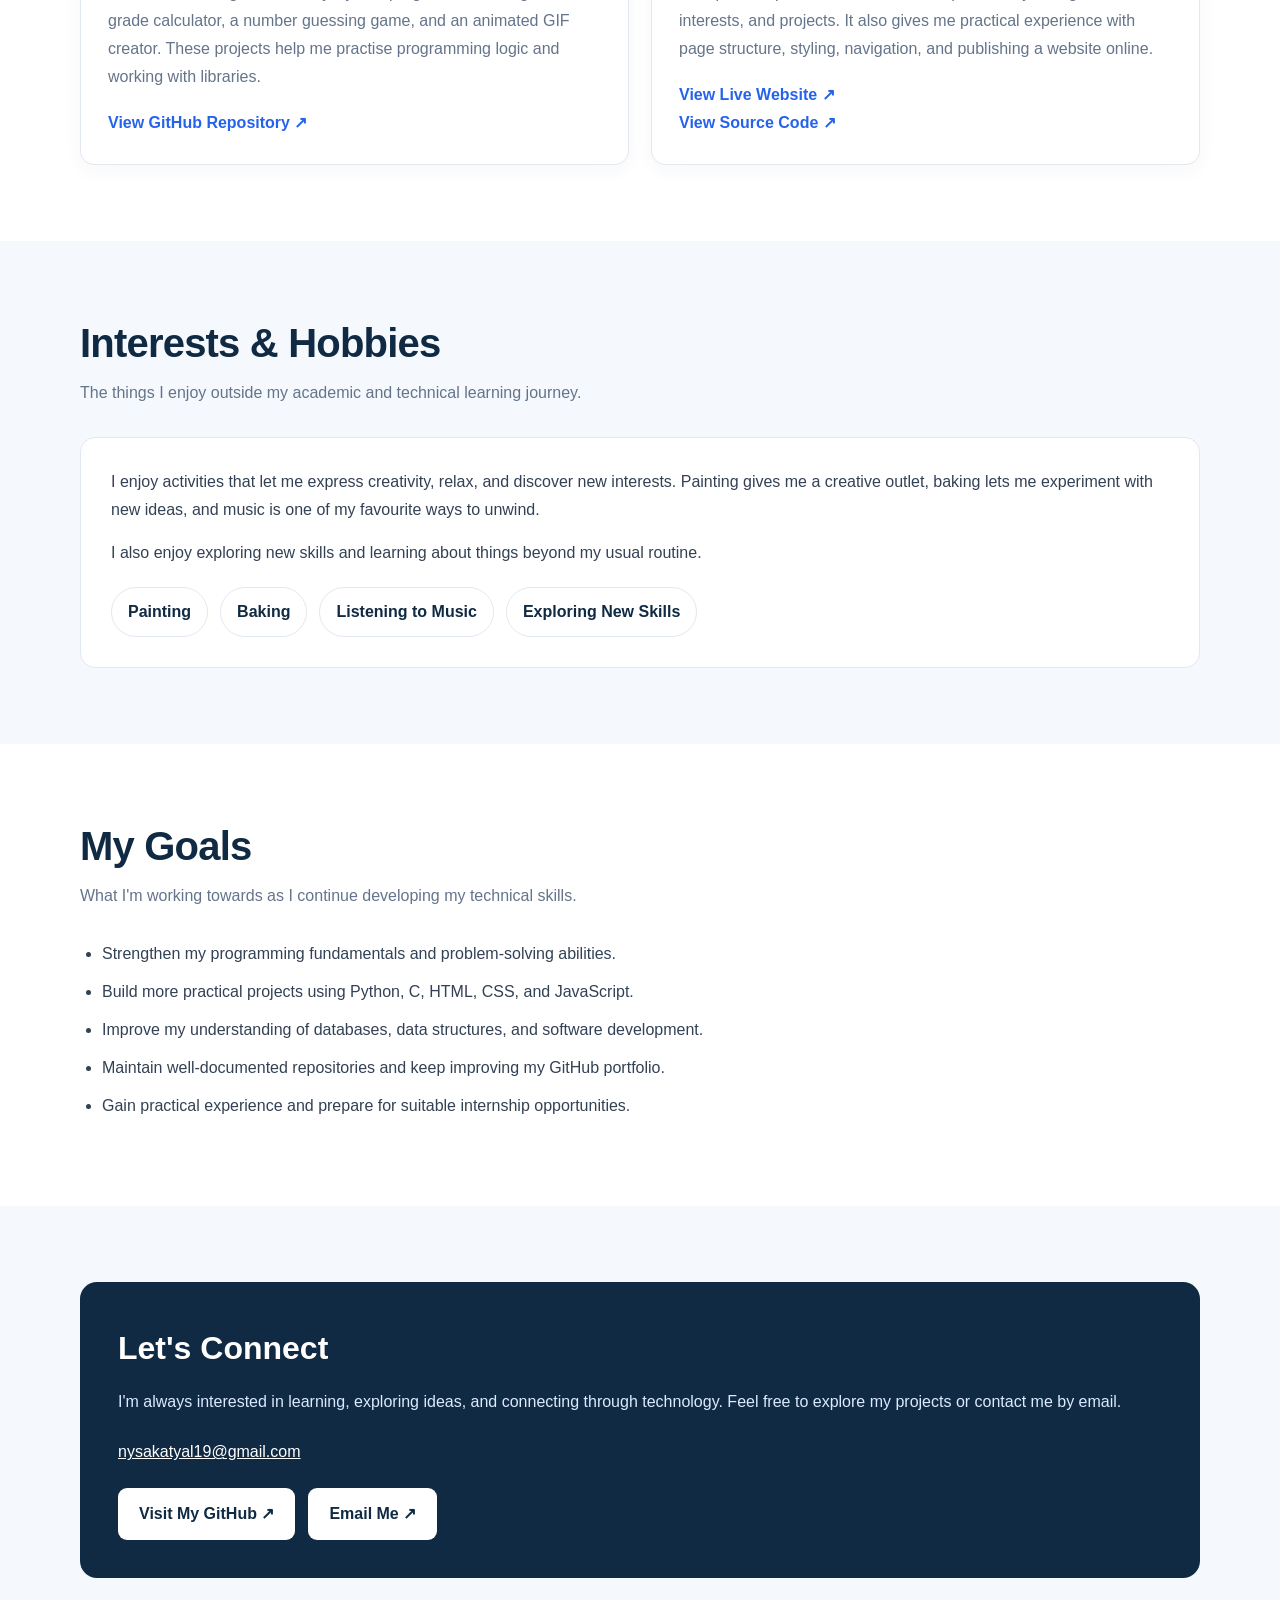
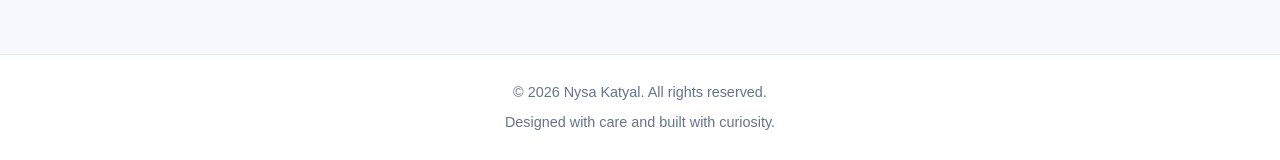
==== commit 06e3c435: "Update index.html Expand personal portfolio with skills and hobbies.Expand personal portfolio with s" ====
--- a/index.html
+++ b/index.html
@@ -4,21 +4,21 @@
 <head>
     <meta charset="UTF-8">
     <meta name="viewport" content="width=device-width, initial-scale=1.0">
-    <meta name="description" content="Portfolio of a second-year BCA student exploring programming, web development, and software development.">
-
-    <title>My Portfolio | Aspiring Software Developer</title>
+    <meta name="description" content="Nysa Katyal's personal portfolio showcasing her BCA journey, programming skills, projects, interests, and goals.">
+
+    <title>Nysa Katyal | Aspiring Software Developer</title>
 
     <style>
         :root {
             --navy: #102a43;
-            --navy-light: #243b53;
-            --blue: #2864f0;
+            --navy-light: #243f5a;
+            --blue: #2563eb;
             --blue-light: #eff6ff;
             --white: #ffffff;
-            --background: #f8fafc;
+            --background: #f5f8fc;
             --text: #334155;
             --muted: #64748b;
-            --border: #dbe5f0;
+            --border: #e2e8f0;
         }
 
         * {
@@ -29,20 +29,19 @@
 
         html {
             scroll-behavior: smooth;
-            scroll-padding-top: 85px;
+            scroll-padding-top: 90px;
         }
 
         body {
             font-family: -apple-system, BlinkMacSystemFont, "Segoe UI",
-                         Roboto, Helvetica, Arial, sans-serif;
+                         Roboto, Arial, sans-serif;
+            color: var(--text);
             background: var(--white);
-            color: var(--text);
-            line-height: 1.7;
+            line-height: 1.75;
         }
 
         a {
             color: inherit;
-            text-decoration: none;
         }
 
         .container {
@@ -52,59 +51,60 @@
 
         /* Navigation */
 
-        .navbar {
+        header {
             position: sticky;
             top: 0;
-            z-index: 10;
-            background: rgba(255, 255, 255, 0.96);
+            z-index: 100;
+            background: rgba(255, 255, 255, 0.97);
             border-bottom: 1px solid var(--border);
-            backdrop-filter: blur(12px);
-        }
-
-        .nav-content {
+        }
+
+        .navbar {
             min-height: 76px;
             display: flex;
             align-items: center;
             justify-content: space-between;
-            gap: 24px;
+            gap: 20px;
         }
 
         .logo {
             color: var(--navy);
-            font-size: 1.45rem;
+            font-size: 1.35rem;
             font-weight: 800;
-            letter-spacing: -0.8px;
+            text-decoration: none;
+            letter-spacing: -0.5px;
         }
 
         .nav-links {
             display: flex;
-            align-items: center;
-            gap: 30px;
             flex-wrap: wrap;
+            gap: 22px;
+            list-style: none;
         }
 
         .nav-links a {
             color: var(--navy-light);
+            font-size: 0.92rem;
             font-weight: 600;
-            transition: color 0.2s ease;
+            text-decoration: none;
         }
 
         .nav-links a:hover {
             color: var(--blue);
         }
 
-        /* Hero section */
+        /* Hero */
 
         .hero {
-            padding: 100px 0;
-            overflow: hidden;
+            padding: 85px 0;
+            background: linear-gradient(135deg, #ffffff, #f1f6ff);
         }
 
         .hero-layout {
             display: flex;
             align-items: center;
             justify-content: space-between;
-            gap: 64px;
+            gap: 60px;
         }
 
         .hero-content {
@@ -114,22 +114,21 @@
 
         .eyebrow {
             display: inline-block;
-            padding: 8px 18px;
-            margin-bottom: 24px;
-            border-radius: 999px;
+            padding: 7px 15px;
+            margin-bottom: 22px;
+            border-radius: 30px;
             background: var(--blue-light);
             color: var(--blue);
-            font-size: 0.95rem;
+            font-size: 0.88rem;
             font-weight: 700;
         }
 
         h1 {
-            max-width: 760px;
-            margin-bottom: 24px;
             color: var(--navy);
-            font-size: clamp(2.7rem, 6vw, 4.6rem);
-            line-height: 1.12;
-            letter-spacing: -2.5px;
+            font-size: clamp(2.6rem, 6vw, 4.5rem);
+            line-height: 1.13;
+            letter-spacing: -2px;
+            margin-bottom: 20px;
         }
 
         h1 span {
@@ -138,31 +137,41 @@
 
         .hero-description {
             max-width: 650px;
-            margin-bottom: 30px;
             color: var(--muted);
-            font-size: 1.15rem;
-            line-height: 1.9;
+            font-size: 1.08rem;
+            margin-bottom: 28px;
+        }
+
+        .hero-image {
+            flex: 0 1 340px;
+            display: flex;
+            justify-content: center;
+        }
+
+        .avatar {
+            display: block;
+            width: 100%;
+            max-width: 320px;
+            aspect-ratio: 1 / 1;
+            object-fit: cover;
+            border-radius: 50%;
+            border: 7px solid var(--white);
+            box-shadow: 0 15px 45px rgba(16, 42, 67, 0.14);
         }
 
         .buttons {
             display: flex;
-            align-items: center;
             flex-wrap: wrap;
-            gap: 14px;
+            gap: 13px;
         }
 
         .button {
-            display: inline-flex;
-            align-items: center;
-            justify-content: center;
-            min-height: 52px;
-            padding: 13px 23px;
-            border: 1px solid transparent;
-            border-radius: 10px;
+            display: inline-block;
+            padding: 12px 21px;
+            border-radius: 9px;
             font-weight: 700;
-            transition: transform 0.2s ease,
-                        background 0.2s ease,
-                        border-color 0.2s ease;
+            text-decoration: none;
+            transition: 0.2s ease;
         }
 
         .button:hover {
@@ -179,78 +188,132 @@
         }
 
         .button-secondary {
-            border-color: var(--border);
             background: var(--white);
             color: var(--navy);
+            border: 1px solid var(--border);
         }
 
         .button-secondary:hover {
             border-color: var(--blue);
         }
 
-        .hero-image {
-            flex: 0 1 350px;
-            display: flex;
-            justify-content: center;
-            align-items: center;
-        }
-
-        .avatar {
+        /* Sections */
+
+        section:not(.hero) {
+            padding: 76px 0;
+        }
+
+        .alternate {
+            background: var(--background);
+        }
+
+        .section-heading {
+            margin-bottom: 10px;
+            color: var(--navy);
+            font-size: clamp(1.9rem, 4vw, 2.5rem);
+            line-height: 1.3;
+            letter-spacing: -0.8px;
+        }
+
+        .section-intro {
+            max-width: 720px;
+            margin-bottom: 30px;
+            color: var(--muted);
+        }
+
+        /* About */
+
+        .about-card {
+            padding: 30px;
+            background: var(--white);
+            border: 1px solid var(--border);
+            border-radius: 15px;
+        }
+
+        .about-card p + p {
+            margin-top: 15px;
+        }
+
+        .personal-details {
+            display: grid;
+            grid-template-columns: repeat(2, minmax(0, 1fr));
+            gap: 15px;
+            margin-top: 24px;
+        }
+
+        .detail {
+            padding: 17px;
+            border-radius: 10px;
+            background: var(--blue-light);
+        }
+
+        .detail strong {
             display: block;
-            width: 100%;
-            max-width: 340px;
-            aspect-ratio: 1 / 1;
-            object-fit: cover;
-            border: 7px solid var(--blue-light);
-            border-radius: 50%;
-            box-shadow: 0 20px 55px rgba(16, 42, 67, 0.14);
-        }
-
-        /* General sections */
-
-        section:not(.hero) {
-            padding: 85px 0;
-        }
-
-        .section-alt {
-            background: var(--background);
-        }
-
-        .section-heading {
-            margin-bottom: 14px;
             color: var(--navy);
-            font-size: clamp(2rem, 4vw, 2.6rem);
-            line-height: 1.25;
-            letter-spacing: -1px;
-        }
-
-        .section-intro {
-            max-width: 700px;
-            margin-bottom: 35px;
+            margin-bottom: 3px;
+        }
+
+        .detail span {
             color: var(--muted);
-        }
-
-        .about-text {
-            max-width: 850px;
-            font-size: 1.05rem;
+            overflow-wrap: anywhere;
         }
 
         /* Skills */
 
         .skills-grid {
-            display: flex;
-            flex-wrap: wrap;
-            gap: 13px;
-            margin-top: 25px;
-        }
-
-        .skill {
-            padding: 10px 17px;
+            display: grid;
+            grid-template-columns: repeat(2, minmax(0, 1fr));
+            gap: 18px;
+        }
+
+        .skill-card {
+            padding: 23px;
             border: 1px solid var(--border);
+            border-radius: 13px;
+            background: var(--white);
+            transition: transform 0.2s ease,
+                        box-shadow 0.2s ease;
+        }
+
+        .skill-card:hover {
+            transform: translateY(-3px);
+            box-shadow: 0 10px 25px rgba(16, 42, 67, 0.07);
+        }
+
+        .skill-card h3 {
+            margin-bottom: 8px;
+            color: var(--navy);
+            font-size: 1.12rem;
+        }
+
+        .skill-card p {
+            color: var(--muted);
+            font-size: 0.96rem;
+        }
+
+        /* Education */
+
+        .education-card {
+            padding: 28px;
+            border-left: 4px solid var(--blue);
             border-radius: 10px;
             background: var(--white);
+            box-shadow: 0 5px 22px rgba(16, 42, 67, 0.05);
+        }
+
+        .education-card h3 {
             color: var(--navy);
-            font-weight: 650;
+            margin-bottom: 6px;
+        }
+
+        .education-card .institution {
+            color: var(--blue);
+            font-weight: 700;
+            margin-bottom: 8px;
+        }
+
+        .education-card p {
+            color: var(--muted);
         }
 
         /* Projects */
@@ -258,159 +321,189 @@
         .projects-grid {
             display: grid;
             grid-template-columns: repeat(2, minmax(0, 1fr));
-            gap: 24px;
+            gap: 22px;
         }
 
         .project-card {
             display: flex;
             flex-direction: column;
             align-items: flex-start;
-            padding: 28px;
+            padding: 27px;
             border: 1px solid var(--border);
-            border-radius: 18px;
+            border-radius: 14px;
             background: var(--white);
-            box-shadow: 0 8px 24px rgba(16, 42, 67, 0.04);
+            box-shadow: 0 5px 20px rgba(16, 42, 67, 0.04);
             transition: transform 0.2s ease,
                         box-shadow 0.2s ease;
         }
 
         .project-card:hover {
             transform: translateY(-4px);
-            box-shadow: 0 16px 34px rgba(16, 42, 67, 0.09);
-        }
-
-        .project-card h3 {
-            margin-bottom: 10px;
-            color: var(--navy);
-            font-size: 1.25rem;
-        }
-
-        .project-card p {
-            margin-bottom: 20px;
-            color: var(--muted);
+            box-shadow: 0 12px 30px rgba(16, 42, 67, 0.08);
         }
 
         .project-tag {
             display: inline-block;
-            margin-bottom: 16px;
+            margin-bottom: 14px;
             padding: 5px 11px;
-            border-radius: 999px;
+            border-radius: 30px;
             background: var(--blue-light);
             color: var(--blue);
             font-size: 0.82rem;
             font-weight: 700;
         }
 
+        .project-card h3 {
+            color: var(--navy);
+            margin-bottom: 10px;
+        }
+
+        .project-card p {
+            color: var(--muted);
+            margin-bottom: 18px;
+        }
+
         .project-link {
             margin-top: auto;
             color: var(--blue);
             font-weight: 700;
+            text-decoration: none;
         }
 
         .project-link:hover {
             text-decoration: underline;
         }
 
+        /* Hobbies and goals */
+
+        .hobbies-list {
+            display: flex;
+            flex-wrap: wrap;
+            gap: 12px;
+            margin-top: 20px;
+        }
+
+        .hobby {
+            padding: 10px 16px;
+            border: 1px solid var(--border);
+            border-radius: 30px;
+            background: var(--white);
+            color: var(--navy);
+            font-weight: 600;
+        }
+
+        .goals-list {
+            padding-left: 22px;
+        }
+
+        .goals-list li {
+            margin-bottom: 10px;
+            color: var(--text);
+        }
+
         /* Contact */
 
         .contact-box {
             padding: 38px;
-            border: 1px solid var(--border);
-            border-radius: 18px;
-            background: var(--white);
+            border-radius: 17px;
+            background: var(--navy);
+            color: var(--white);
+        }
+
+        .contact-box h2 {
+            margin-bottom: 12px;
+            font-size: 2rem;
         }
 
         .contact-box p {
             margin-bottom: 22px;
-            color: var(--muted);
+            color: #dbeafe;
+        }
+
+        .contact-box .button {
+            background: var(--white);
+            color: var(--navy);
+        }
+
+        .contact-email {
+            display: inline-block;
+            margin: 0 0 22px;
+            color: #ffffff;
+            text-decoration: underline;
+            overflow-wrap: anywhere;
         }
 
         /* Footer */
 
         footer {
-            padding: 26px 0;
+            padding: 25px 0;
             border-top: 1px solid var(--border);
             background: var(--white);
             text-align: center;
             color: var(--muted);
-            font-size: 0.92rem;
-        }
-
-        footer a {
-            color: var(--blue);
-            font-weight: 650;
-        }
-
-        /* Mobile responsiveness */
+            font-size: 0.9rem;
+        }
+
+        footer p + p {
+            margin-top: 4px;
+        }
+
+        /* Responsive layout */
 
         @media (max-width: 760px) {
-            .nav-content {
+            .navbar {
                 padding: 15px 0;
+                align-items: flex-start;
                 flex-direction: column;
-                align-items: flex-start;
-                gap: 12px;
+                gap: 10px;
             }
 
             .nav-links {
-                gap: 17px;
-                font-size: 0.93rem;
+                gap: 12px 18px;
+                font-size: 0.9rem;
             }
 
             .hero {
-                padding: 65px 0;
+                padding: 60px 0;
             }
 
             .hero-layout {
                 flex-direction: column-reverse;
+                gap: 32px;
                 align-items: flex-start;
-                gap: 35px;
             }
 
             .hero-content {
+                width: 100%;
                 flex-basis: auto;
-                width: 100%;
             }
 
             .hero-image {
                 width: 100%;
                 flex: none;
-                justify-content: center;
             }
 
             .avatar {
-                max-width: 230px;
+                max-width: 220px;
             }
 
             h1 {
-                letter-spacing: -1.5px;
+                letter-spacing: -1.2px;
             }
 
             section:not(.hero) {
-                padding: 60px 0;
-            }
-
-            .projects-grid {
+                padding: 55px 0;
+            }
+
+            .skills-grid,
+            .projects-grid,
+            .personal-details {
                 grid-template-columns: 1fr;
             }
 
+            .about-card,
             .contact-box {
-                padding: 25px;
-            }
-        }
-
-        @media (max-width: 400px) {
-            .nav-links {
-                gap: 12px;
-                font-size: 0.85rem;
-            }
-
-            .buttons {
-                align-items: stretch;
-                flex-direction: column;
-            }
-
-            .button {
-                width: 100%;
+                padding: 23px;
             }
         }
 
@@ -422,7 +515,7 @@
             *,
             *::before,
             *::after {
-                transition-duration: 0.01ms !important;
+                transition: none !important;
             }
         }
     </style>
@@ -430,37 +523,43 @@
 
 <body>
 
-    <header class="navbar">
-        <nav class="container nav-content" aria-label="Main navigation">
-            <a class="logo" href="#home">MyPortfolio.</a>
-
-            <div class="nav-links">
-                <a href="#about">About</a>
-                <a href="#skills">Skills</a>
-                <a href="#projects">Projects</a>
-                <a href="#contact">Contact</a>
-            </div>
+    <!-- Navigation -->
+    <header>
+        <nav class="navbar container" aria-label="Main navigation">
+            <a class="logo" href="#home">Nysa Katyal.</a>
+
+            <ul class="nav-links">
+                <li><a href="#about">About</a></li>
+                <li><a href="#education">Education</a></li>
+                <li><a href="#skills">Skills</a></li>
+                <li><a href="#projects">Projects</a></li>
+                <li><a href="#interests">Interests</a></li>
+                <li><a href="#contact">Contact</a></li>
+            </ul>
         </nav>
     </header>
 
     <main>
+
         <!-- Hero -->
         <section class="hero" id="home">
             <div class="container hero-layout">
 
                 <div class="hero-content">
-                    <span class="eyebrow">BCA Student · Aspiring Developer</span>
+                    <span class="eyebrow">
+                        BCA Student · Aspiring Software Developer
+                    </span>
 
                     <h1>
-                        Hello, I'm a
-                        <span>Developer in Progress.</span>
+                        Hi, I'm Nysa <span>Katyal.</span>
                     </h1>
 
                     <p class="hero-description">
-                        I'm a second-year BCA student exploring programming,
-                        web development, and technology. I enjoy learning by
-                        building practical projects and improving my skills
-                        one step at a time.
+                        I'm a second-year Bachelor of Computer Applications
+                        student with a growing interest in programming,
+                        web development, and technology. I enjoy turning
+                        ideas into practical projects, exploring new tools,
+                        and learning something new every day.
                     </p>
 
                     <div class="buttons">
@@ -468,11 +567,8 @@
                             Explore My Projects
                         </a>
 
-                        <a class="button button-secondary"
-                           href="https://github.com/nysakatyal-dotcom"
-                           target="_blank"
-                           rel="noopener noreferrer">
-                            Visit My GitHub ↗
+                        <a class="button button-secondary" href="#contact">
+                            Get in Touch
                         </a>
                     </div>
                 </div>
@@ -480,61 +576,212 @@
                 <div class="hero-image">
                     <img
                         src="avatar.png"
-                        alt="Illustrated developer avatar"
+                        alt="Illustrated avatar representing Nysa Katyal"
                         class="avatar"
-                        width="340"
-                        height="340">
+                        width="320"
+                        height="320">
                 </div>
 
             </div>
         </section>
 
-        <!-- About -->
-        <section class="section-alt" id="about">
+        <!-- About Me -->
+        <section class="alternate" id="about">
             <div class="container">
                 <h2 class="section-heading">About Me</h2>
 
-                <p class="about-text">
-                    I'm a second-year Bachelor of Computer Applications (BCA)
-                    student interested in programming, web development, and
-                    software development. I learn by creating practical
-                    projects, experimenting with new tools, and strengthening
-                    my technical skills. My goal is to keep growing as a
-                    developer and build projects that demonstrate what I learn.
+                <p class="section-intro">
+                    A little more about who I am, what I enjoy,
+                    and where I want to go.
                 </p>
-            </div>
-        </section>
-
-        <!-- Skills -->
-        <section id="skills">
-            <div class="container">
-                <h2 class="section-heading">Skills & Technologies</h2>
-
-                <p class="section-intro">
-                    Technologies I'm learning and using in my projects.
-                </p>
-
-                <div class="skills-grid">
-                    <span class="skill">Python</span>
-                    <span class="skill">C</span>
-                    <span class="skill">HTML5</span>
-                    <span class="skill">CSS3</span>
-                    <span class="skill">JavaScript</span>
-                    <span class="skill">SQL</span>
-                    <span class="skill">Git & GitHub</span>
-                    <span class="skill">Figma</span>
+
+                <div class="about-card">
+                    <p>
+                        Hello! I'm Nysa Katyal, a second-year BCA student
+                        at JIMS VK. I'm interested in understanding how
+                        technology works and how programming can be used
+                        to solve everyday problems.
+                    </p>
+
+                    <p>
+                        I'm building my foundation in programming and
+                        web development through coursework, independent
+                        practice, and hands-on projects. I believe that
+                        consistency, curiosity, and learning from mistakes
+                        are important parts of becoming a better developer.
+                    </p>
+
+                    <p>
+                        Apart from technology, I enjoy painting, baking,
+                        listening to music, and exploring new skills.
+                        These interests give me opportunities to be
+                        creative, try new things, and look at ideas
+                        from different perspectives.
+                    </p>
+
+                    <p>
+                        My goal is to continue growing technically,
+                        create useful projects, and prepare for future
+                        opportunities in software development.
+                    </p>
+
+                    <div class="personal-details">
+                        <div class="detail">
+                            <strong>Full Name</strong>
+                            <span>Nysa Katyal</span>
+                        </div>
+
+                        <div class="detail">
+                            <strong>Age</strong>
+                            <span>19 years</span>
+                        </div>
+
+                        <div class="detail">
+                            <strong>Education</strong>
+                            <span>Bachelor of Computer Applications</span>
+                        </div>
+
+                        <div class="detail">
+                            <strong>Institution</strong>
+                            <span>JIMS VK</span>
+                        </div>
+
+                        <div class="detail">
+                            <strong>Current Focus</strong>
+                            <span>Programming and Web Development</span>
+                        </div>
+
+                        <div class="detail">
+                            <strong>Career Interest</strong>
+                            <span>Software Development</span>
+                        </div>
+                    </div>
                 </div>
             </div>
         </section>
 
+        <!-- Education -->
+        <section id="education">
+            <div class="container">
+                <h2 class="section-heading">Education</h2>
+
+                <p class="section-intro">
+                    My academic background and areas of learning.
+                </p>
+
+                <div class="education-card">
+                    <h3>Bachelor of Computer Applications (BCA)</h3>
+
+                    <p class="institution">JIMS VK</p>
+
+                    <p>
+                        Currently pursuing my second year of BCA and
+                        developing an understanding of programming,
+                        computer applications, data structures,
+                        databases, and web technologies through
+                        academic study and personal practice.
+                    </p>
+                </div>
+            </div>
+        </section>
+
+        <!-- Skills -->
+        <section class="alternate" id="skills">
+            <div class="container">
+                <h2 class="section-heading">Skills & Technologies</h2>
+
+                <p class="section-intro">
+                    The technologies I'm learning and practising as I
+                    build my foundation in software development.
+                </p>
+
+                <div class="skills-grid">
+
+                    <article class="skill-card">
+                        <h3>Python</h3>
+                        <p>
+                            Learning programming logic, variables,
+                            conditions, loops, functions, and input
+                            validation through small projects such as
+                            a grade calculator and number guessing game.
+                        </p>
+                    </article>
+
+                    <article class="skill-card">
+                        <h3>C Programming</h3>
+                        <p>
+                            Developing an understanding of fundamental
+                            programming concepts, control structures,
+                            functions, and problem-solving techniques.
+                        </p>
+                    </article>
+
+                    <article class="skill-card">
+                        <h3>HTML5</h3>
+                        <p>
+                            Learning to structure web pages with semantic
+                            elements, headings, sections, links, forms,
+                            and accessible content.
+                        </p>
+                    </article>
+
+                    <article class="skill-card">
+                        <h3>CSS3</h3>
+                        <p>
+                            Practising page styling, colors, typography,
+                            spacing, Flexbox, Grid, and responsive
+                            layouts for mobile and desktop screens.
+                        </p>
+                    </article>
+
+                    <article class="skill-card">
+                        <h3>JavaScript</h3>
+                        <p>
+                            Exploring programming for the web, including
+                            variables, functions, events, and making
+                            website elements interactive.
+                        </p>
+                    </article>
+
+                    <article class="skill-card">
+                        <h3>SQL</h3>
+                        <p>
+                            Learning database fundamentals, tables,
+                            queries, filtering, sorting, and retrieving
+                            information from structured data.
+                        </p>
+                    </article>
+
+                    <article class="skill-card">
+                        <h3>Git & GitHub</h3>
+                        <p>
+                            Practising repository management, committing
+                            changes, documenting projects, and publishing
+                            a website using GitHub Pages.
+                        </p>
+                    </article>
+
+                    <article class="skill-card">
+                        <h3>Figma & UI/UX</h3>
+                        <p>
+                            Exploring interface design, visual hierarchy,
+                            layouts, and the principles behind creating
+                            clear and user-friendly digital experiences.
+                        </p>
+                    </article>
+
+                </div>
+            </div>
+        </section>
+
         <!-- Projects -->
-        <section class="section-alt" id="projects">
+        <section id="projects">
             <div class="container">
-                <h2 class="section-heading">Featured Projects</h2>
+                <h2 class="section-heading">My Projects</h2>
 
                 <p class="section-intro">
-                    A selection of projects from my programming and
-                    web development learning journey.
+                    Practical work that documents my learning journey
+                    and helps me apply programming concepts.
                 </p>
 
                 <div class="projects-grid">
@@ -545,29 +792,40 @@
                         <h3>Python Mini Projects</h3>
 
                         <p>
-                            A collection of beginner-friendly Python programs,
-                            including a grade calculator, number guessing game,
-                            and animated GIF creator.
+                            A collection of beginner-friendly Python
+                            programs, including a student grade calculator,
+                            a number guessing game, and an animated GIF
+                            creator. These projects help me practise
+                            programming logic and working with libraries.
                         </p>
 
                         <a class="project-link"
                            href="https://github.com/nysakatyal-dotcom/python-mini-projects"
                            target="_blank"
                            rel="noopener noreferrer">
-                            View Repository ↗
+                            View GitHub Repository ↗
                         </a>
                     </article>
 
                     <article class="project-card">
-                        <span class="project-tag">HTML · CSS · JavaScript</span>
+                        <span class="project-tag">HTML & CSS</span>
 
                         <h3>Personal Portfolio Website</h3>
 
                         <p>
-                            A responsive portfolio built to showcase my
-                            background, technical skills, projects, and
-                            progress in web development.
+                            A responsive personal website built to present
+                            my background, skills, interests, and projects.
+                            It also gives me practical experience with
+                            page structure, styling, navigation, and
+                            publishing a website online.
                         </p>
+
+                        <a class="project-link"
+                           href="https://nysakatyal-dotcom.github.io/web-development-projects/"
+                           target="_blank"
+                           rel="noopener noreferrer">
+                            View Live Website ↗
+                        </a>
 
                         <a class="project-link"
                            href="https://github.com/nysakatyal-dotcom/web-development-projects"
@@ -581,40 +839,119 @@
             </div>
         </section>
 
+        <!-- Interests and Hobbies -->
+        <section class="alternate" id="interests">
+            <div class="container">
+                <h2 class="section-heading">Interests & Hobbies</h2>
+
+                <p class="section-intro">
+                    The things I enjoy outside my academic and technical
+                    learning journey.
+                </p>
+
+                <div class="about-card">
+                    <p>
+                        I enjoy activities that let me express creativity,
+                        relax, and discover new interests. Painting gives
+                        me a creative outlet, baking lets me experiment
+                        with new ideas, and music is one of my favourite
+                        ways to unwind.
+                    </p>
+
+                    <p>
+                        I also enjoy exploring new skills and learning
+                        about things beyond my usual routine.
+                    </p>
+
+                    <div class="hobbies-list">
+                        <span class="hobby">Painting</span>
+                        <span class="hobby">Baking</span>
+                        <span class="hobby">Listening to Music</span>
+                        <span class="hobby">Exploring New Skills</span>
+                    </div>
+                </div>
+            </div>
+        </section>
+
+        <!-- Goals -->
+        <section id="goals">
+            <div class="container">
+                <h2 class="section-heading">My Goals</h2>
+
+                <p class="section-intro">
+                    What I'm working towards as I continue developing
+                    my technical skills.
+                </p>
+
+                <ul class="goals-list">
+                    <li>
+                        Strengthen my programming fundamentals and
+                        problem-solving abilities.
+                    </li>
+                    <li>
+                        Build more practical projects using Python,
+                        C, HTML, CSS, and JavaScript.
+                    </li>
+                    <li>
+                        Improve my understanding of databases,
+                        data structures, and software development.
+                    </li>
+                    <li>
+                        Maintain well-documented repositories and
+                        keep improving my GitHub portfolio.
+                    </li>
+                    <li>
+                        Gain practical experience and prepare for
+                        suitable internship opportunities.
+                    </li>
+                </ul>
+            </div>
+        </section>
+
         <!-- Contact -->
-        <section id="contact">
+        <section class="alternate" id="contact">
             <div class="container">
                 <div class="contact-box">
-                    <h2 class="section-heading">Let's Connect</h2>
+                    <h2>Let's Connect</h2>
 
                     <p>
-                        You can explore my repositories and follow my journey
-                        as I continue learning and building projects.
+                        I'm always interested in learning, exploring
+                        ideas, and connecting through technology.
+                        Feel free to explore my projects or contact
+                        me by email.
                     </p>
 
+                    <a class="contact-email"
+                       href="mailto:nysakatyal19@gmail.com">
+                        nysakatyal19@gmail.com
+                    </a>
+
                     <div class="buttons">
-                        <a class="button button-primary"
+                        <a class="button"
                            href="https://github.com/nysakatyal-dotcom"
                            target="_blank"
                            rel="noopener noreferrer">
-                            Connect on GitHub ↗
+                            Visit My GitHub ↗
+                        </a>
+
+                        <a class="button"
+                           href="mailto:nysakatyal19@gmail.com">
+                            Email Me ↗
                         </a>
                     </div>
                 </div>
             </div>
         </section>
+
     </main>
 
+    <!-- Copyright -->
     <footer>
         <div class="container">
             <p>
-                Built with HTML and CSS ·
-                <a href="https://github.com/nysakatyal-dotcom"
-                   target="_blank"
-                   rel="noopener noreferrer">
-                    GitHub Profile
-                </a>
+                &copy; 2026 Nysa Katyal. All rights reserved.
             </p>
+            <p>Designed with care and built with curiosity.</p>
         </div>
     </footer>
 
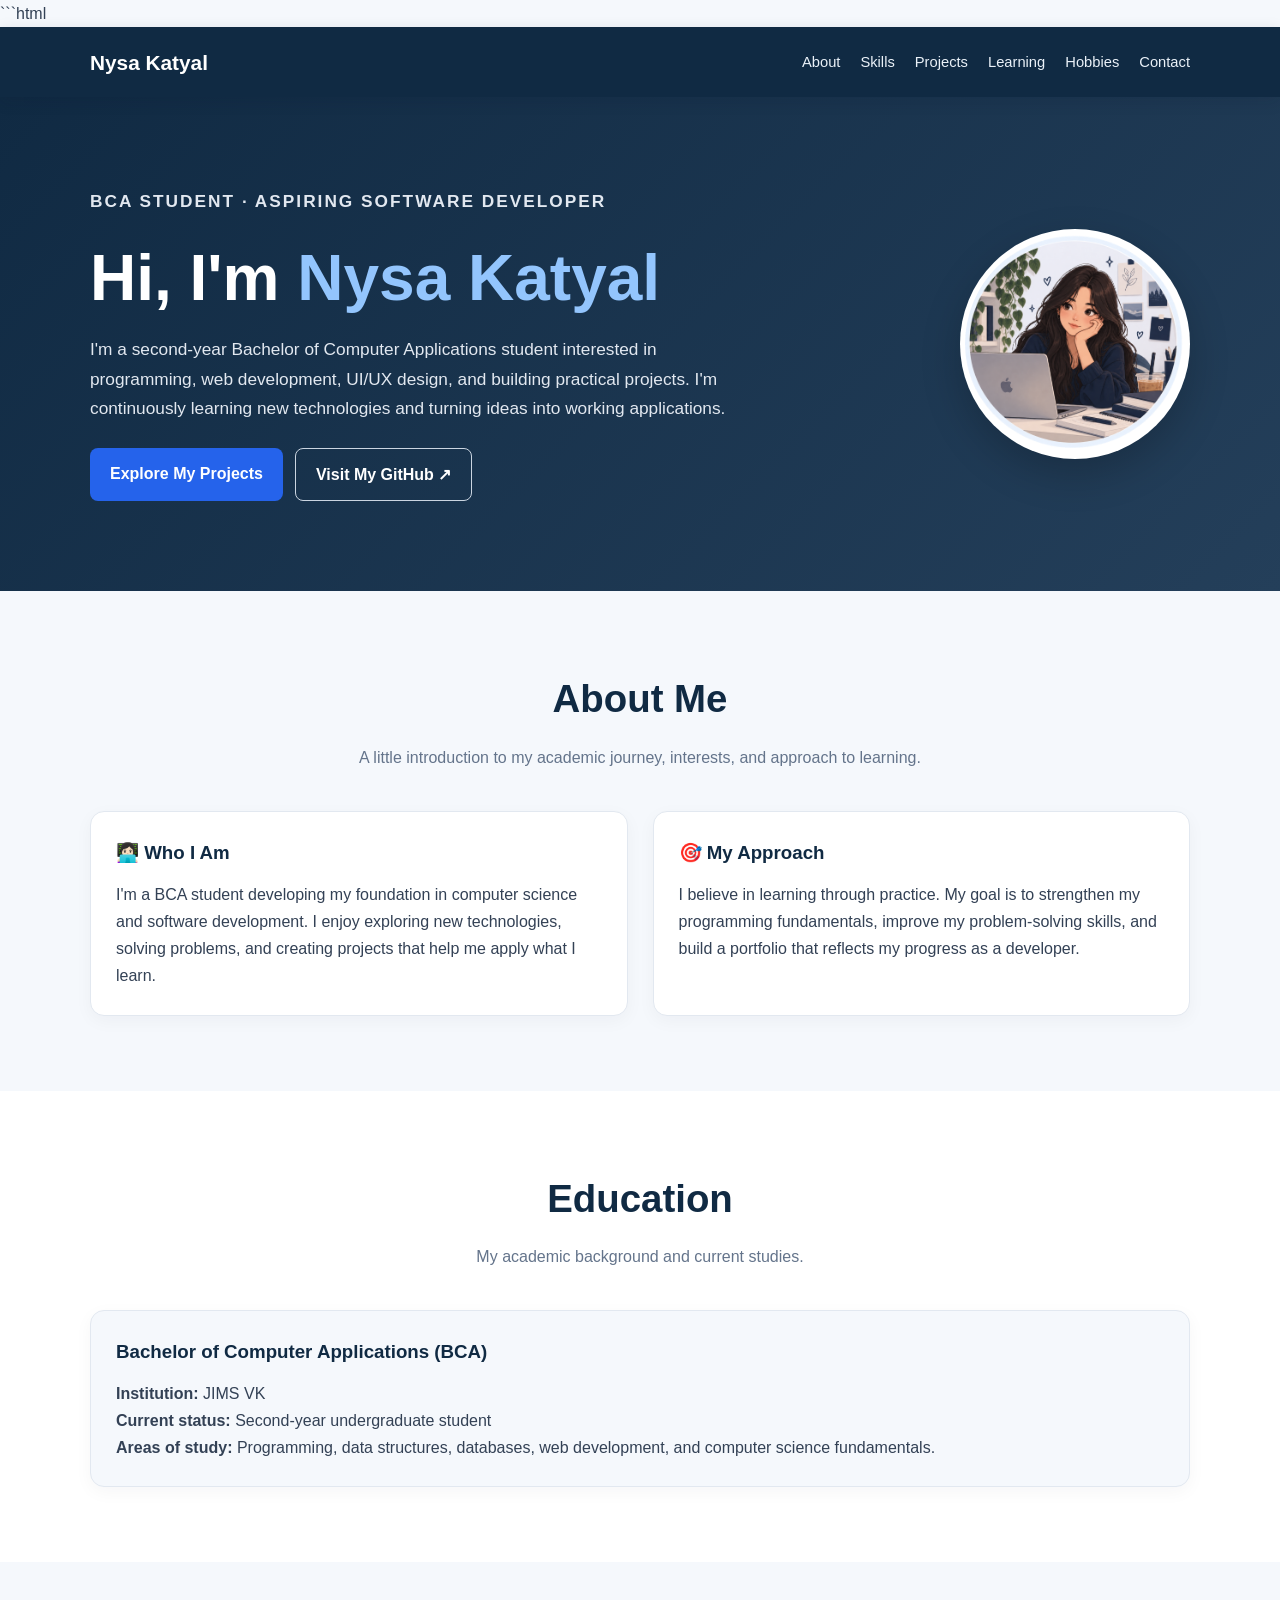
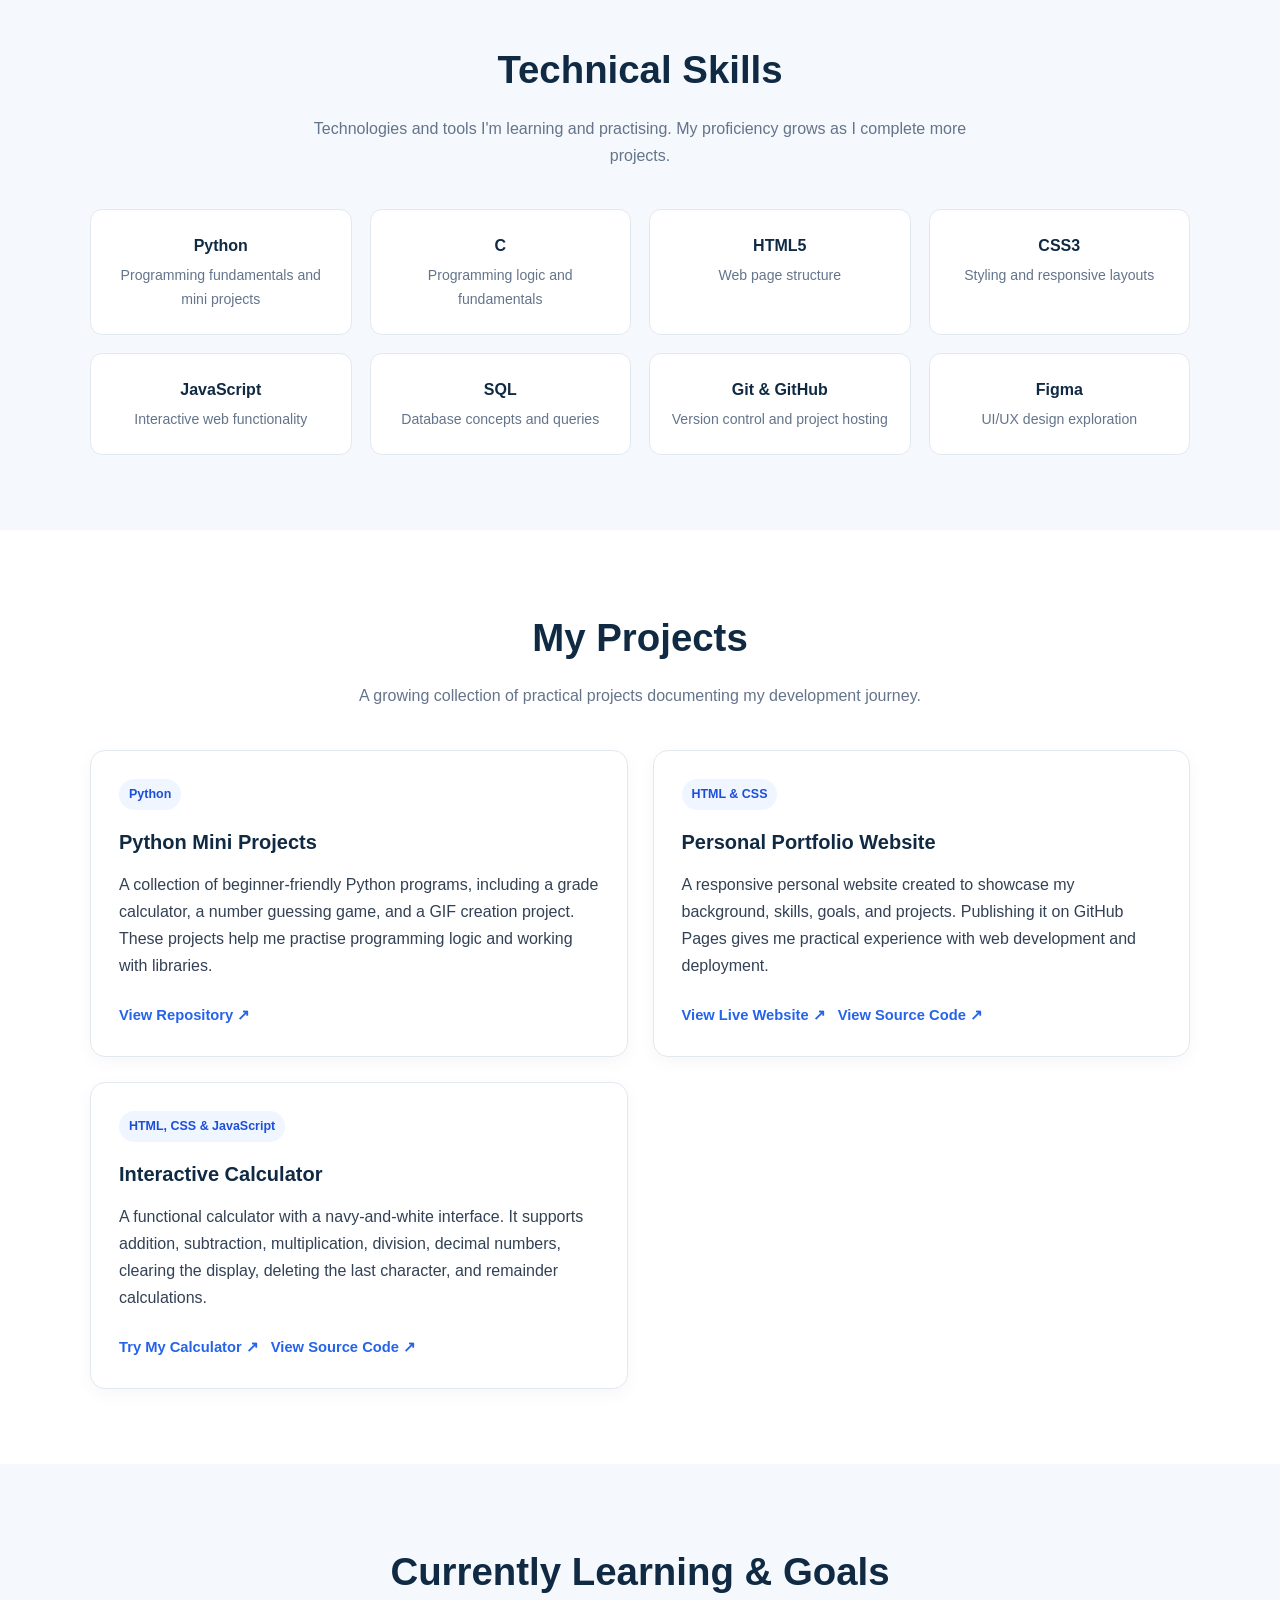
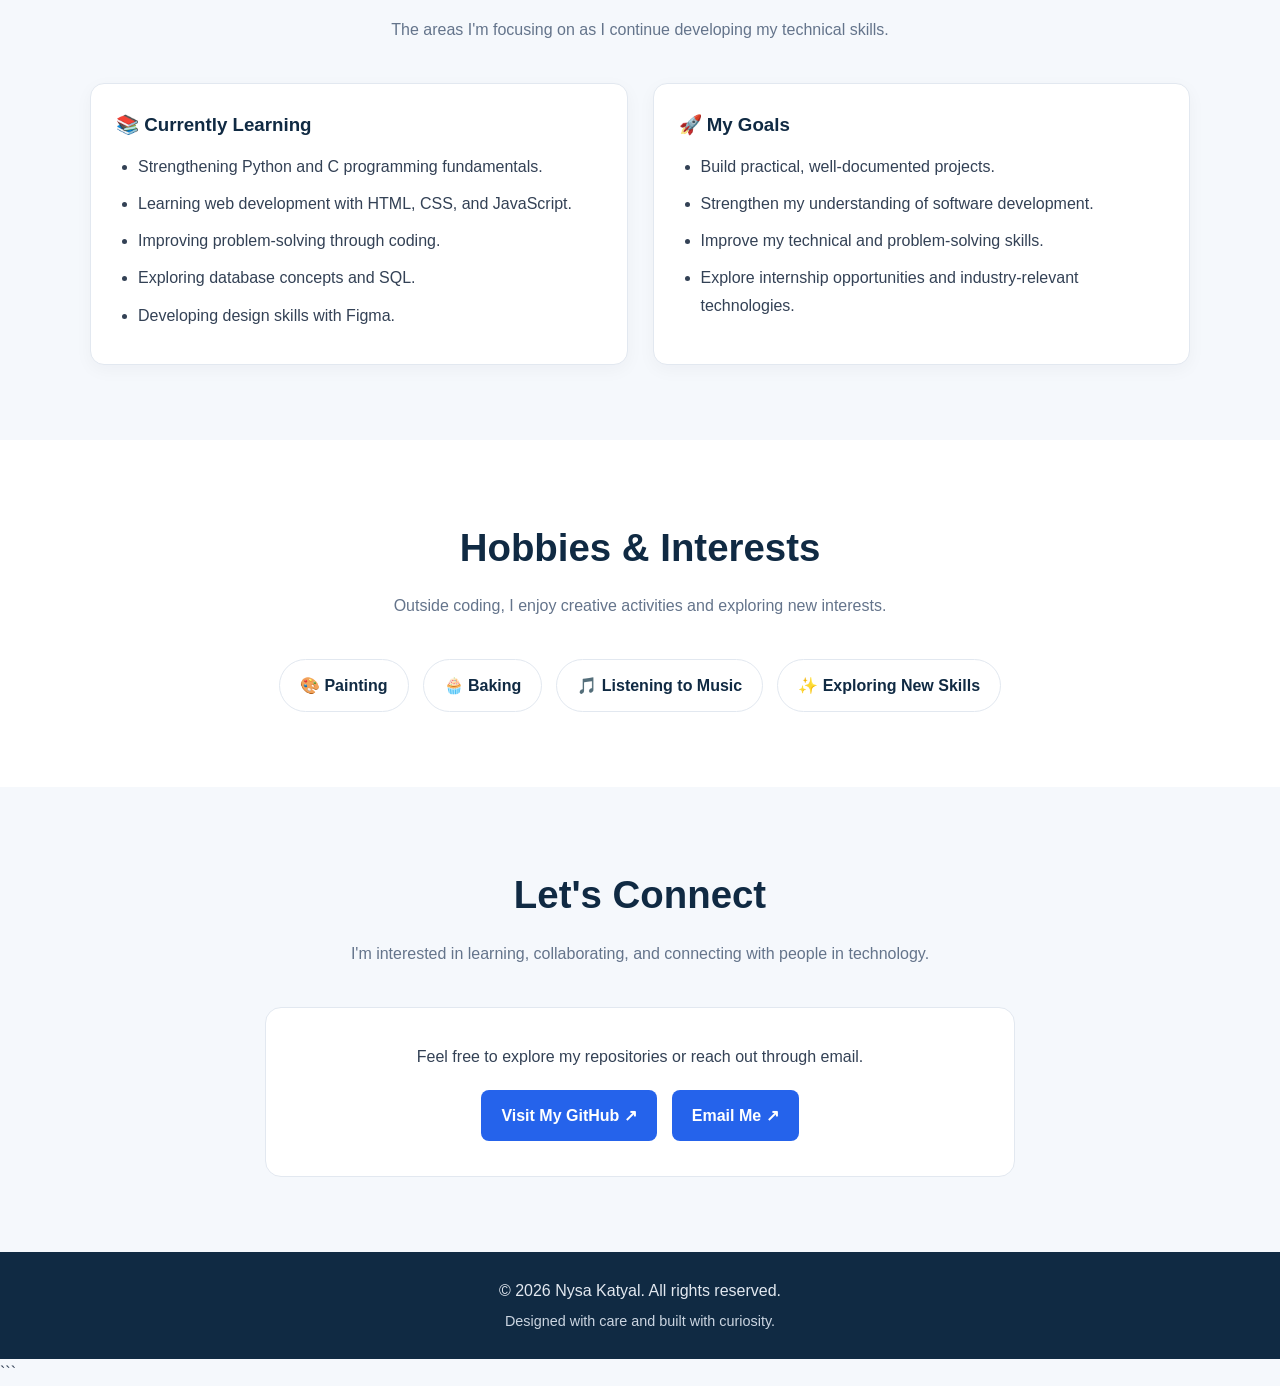
==== commit e6c9231a: "Revise portfolio website content and styling Updated the personal portfolio website with improved co" ====
--- a/index.html
+++ b/index.html
@@ -1,10 +1,11 @@
-
+```html
 <!DOCTYPE html>
 <html lang="en">
 <head>
     <meta charset="UTF-8">
     <meta name="viewport" content="width=device-width, initial-scale=1.0">
-    <meta name="description" content="Nysa Katyal's personal portfolio showcasing her BCA journey, programming skills, projects, interests, and goals.">
+
+    <meta name="description" content="Nysa Katyal's personal portfolio showcasing her BCA journey, programming skills, web development projects, and learning progress.">
 
     <title>Nysa Katyal | Aspiring Software Developer</title>
 
@@ -33,34 +34,39 @@
         }
 
         body {
-            font-family: -apple-system, BlinkMacSystemFont, "Segoe UI",
-                         Roboto, Arial, sans-serif;
+            font-family: Arial, Helvetica, sans-serif;
+            background: var(--background);
             color: var(--text);
-            background: var(--white);
-            line-height: 1.75;
+            line-height: 1.7;
         }
 
         a {
-            color: inherit;
+            color: var(--blue);
+            text-decoration: none;
+        }
+
+        a:hover {
+            text-decoration: underline;
         }
 
         .container {
-            width: min(1120px, 90%);
+            width: min(1100px, 90%);
             margin: 0 auto;
         }
 
         /* Navigation */
 
         header {
+            background: var(--navy);
+            color: var(--white);
             position: sticky;
             top: 0;
             z-index: 100;
-            background: rgba(255, 255, 255, 0.97);
-            border-bottom: 1px solid var(--border);
-        }
-
-        .navbar {
-            min-height: 76px;
+            box-shadow: 0 4px 15px rgba(15, 23, 42, 0.12);
+        }
+
+        nav {
+            min-height: 70px;
             display: flex;
             align-items: center;
             justify-content: space-between;
@@ -68,252 +74,197 @@
         }
 
         .logo {
-            color: var(--navy);
-            font-size: 1.35rem;
-            font-weight: 800;
-            text-decoration: none;
-            letter-spacing: -0.5px;
+            color: var(--white);
+            font-size: 1.3rem;
+            font-weight: bold;
+            white-space: nowrap;
         }
 
         .nav-links {
             display: flex;
+            align-items: center;
+            justify-content: flex-end;
             flex-wrap: wrap;
-            gap: 22px;
-            list-style: none;
+            gap: 20px;
         }
 
         .nav-links a {
-            color: var(--navy-light);
+            color: #eaf1f8;
             font-size: 0.92rem;
-            font-weight: 600;
-            text-decoration: none;
-        }
-
-        .nav-links a:hover {
-            color: var(--blue);
         }
 
         /* Hero */
 
         .hero {
-            padding: 85px 0;
-            background: linear-gradient(135deg, #ffffff, #f1f6ff);
-        }
-
-        .hero-layout {
+            background: linear-gradient(
+                135deg,
+                var(--navy),
+                var(--navy-light)
+            );
+            color: var(--white);
+            padding: 90px 0;
+        }
+
+        .hero-content {
             display: flex;
             align-items: center;
             justify-content: space-between;
-            gap: 60px;
-        }
-
-        .hero-content {
-            flex: 1 1 600px;
-            min-width: 0;
+            gap: 50px;
+        }
+
+        .hero-text {
+            flex: 1;
         }
 
         .eyebrow {
-            display: inline-block;
-            padding: 7px 15px;
-            margin-bottom: 22px;
-            border-radius: 30px;
-            background: var(--blue-light);
-            color: var(--blue);
-            font-size: 0.88rem;
-            font-weight: 700;
-        }
-
-        h1 {
-            color: var(--navy);
-            font-size: clamp(2.6rem, 6vw, 4.5rem);
-            line-height: 1.13;
-            letter-spacing: -2px;
+            color: #bfdbfe;
+            font-size: 0.9rem;
+            font-weight: bold;
+            letter-spacing: 2px;
+            text-transform: uppercase;
+            margin-bottom: 15px;
+        }
+
+        .hero h1 {
+            font-size: clamp(2.5rem, 6vw, 4rem);
+            line-height: 1.15;
             margin-bottom: 20px;
         }
 
-        h1 span {
-            color: var(--blue);
-        }
-
-        .hero-description {
+        .hero h1 span {
+            color: #93c5fd;
+        }
+
+        .hero p {
+            color: #e2e8f0;
             max-width: 650px;
-            color: var(--muted);
+            margin-bottom: 25px;
             font-size: 1.08rem;
-            margin-bottom: 28px;
         }
 
         .hero-image {
-            flex: 0 1 340px;
-            display: flex;
-            justify-content: center;
-        }
-
-        .avatar {
-            display: block;
-            width: 100%;
-            max-width: 320px;
-            aspect-ratio: 1 / 1;
+            width: 230px;
+            height: 230px;
             object-fit: cover;
             border-radius: 50%;
-            border: 7px solid var(--white);
-            box-shadow: 0 15px 45px rgba(16, 42, 67, 0.14);
-        }
-
-        .buttons {
+            border: 5px solid rgba(255, 255, 255, 0.8);
+            background: var(--white);
+            box-shadow: 0 15px 40px rgba(0, 0, 0, 0.2);
+        }
+
+        .button-group {
             display: flex;
             flex-wrap: wrap;
-            gap: 13px;
+            gap: 12px;
+            margin-top: 25px;
         }
 
         .button {
             display: inline-block;
-            padding: 12px 21px;
-            border-radius: 9px;
-            font-weight: 700;
+            padding: 12px 20px;
+            border-radius: 8px;
+            background: var(--blue);
+            color: var(--white);
+            font-weight: bold;
+            transition: transform 0.2s, background 0.2s;
+        }
+
+        .button:hover {
+            background: #1d4ed8;
             text-decoration: none;
-            transition: 0.2s ease;
-        }
-
-        .button:hover {
             transform: translateY(-2px);
         }
 
-        .button-primary {
-            background: var(--navy);
+        .button-outline {
+            background: transparent;
+            border: 1px solid #cbd5e1;
             color: var(--white);
         }
 
-        .button-primary:hover {
-            background: var(--navy-light);
-        }
-
-        .button-secondary {
+        .button-outline:hover {
+            background: rgba(255, 255, 255, 0.1);
+        }
+
+        /* General sections */
+
+        section {
+            padding: 75px 0;
+        }
+
+        .section-heading {
+            color: var(--navy);
+            text-align: center;
+            font-size: clamp(1.8rem, 4vw, 2.4rem);
+            margin-bottom: 12px;
+        }
+
+        .section-intro {
+            color: var(--muted);
+            text-align: center;
+            max-width: 700px;
+            margin: 0 auto 40px;
+        }
+
+        .section-alt {
             background: var(--white);
-            color: var(--navy);
-            border: 1px solid var(--border);
-        }
-
-        .button-secondary:hover {
-            border-color: var(--blue);
-        }
-
-        /* Sections */
-
-        section:not(.hero) {
-            padding: 76px 0;
-        }
-
-        .alternate {
-            background: var(--background);
-        }
-
-        .section-heading {
-            margin-bottom: 10px;
-            color: var(--navy);
-            font-size: clamp(1.9rem, 4vw, 2.5rem);
-            line-height: 1.3;
-            letter-spacing: -0.8px;
-        }
-
-        .section-intro {
-            max-width: 720px;
-            margin-bottom: 30px;
-            color: var(--muted);
         }
 
         /* About */
 
-        .about-card {
-            padding: 30px;
+        .about-grid {
+            display: grid;
+            grid-template-columns: repeat(2, minmax(0, 1fr));
+            gap: 25px;
+        }
+
+        .card {
             background: var(--white);
             border: 1px solid var(--border);
-            border-radius: 15px;
-        }
-
-        .about-card p + p {
-            margin-top: 15px;
-        }
-
-        .personal-details {
-            display: grid;
-            grid-template-columns: repeat(2, minmax(0, 1fr));
-            gap: 15px;
-            margin-top: 24px;
-        }
-
-        .detail {
-            padding: 17px;
-            border-radius: 10px;
-            background: var(--blue-light);
-        }
-
-        .detail strong {
-            display: block;
+            border-radius: 14px;
+            padding: 25px;
+            box-shadow: 0 5px 18px rgba(15, 23, 42, 0.04);
+        }
+
+        .section-alt .card {
+            background: var(--background);
+        }
+
+        .card h3 {
             color: var(--navy);
-            margin-bottom: 3px;
-        }
-
-        .detail span {
-            color: var(--muted);
-            overflow-wrap: anywhere;
+            margin-bottom: 12px;
         }
 
         /* Skills */
 
         .skills-grid {
             display: grid;
-            grid-template-columns: repeat(2, minmax(0, 1fr));
+            grid-template-columns: repeat(4, minmax(0, 1fr));
             gap: 18px;
         }
 
         .skill-card {
-            padding: 23px;
+            padding: 22px 15px;
+            text-align: center;
+            border-radius: 12px;
+            background: var(--white);
             border: 1px solid var(--border);
-            border-radius: 13px;
-            background: var(--white);
-            transition: transform 0.2s ease,
-                        box-shadow 0.2s ease;
+            transition: transform 0.2s, box-shadow 0.2s;
         }
 
         .skill-card:hover {
-            transform: translateY(-3px);
-            box-shadow: 0 10px 25px rgba(16, 42, 67, 0.07);
+            transform: translateY(-4px);
+            box-shadow: 0 8px 22px rgba(15, 23, 42, 0.08);
         }
 
         .skill-card h3 {
-            margin-bottom: 8px;
             color: var(--navy);
-            font-size: 1.12rem;
+            font-size: 1rem;
+            margin-bottom: 5px;
         }
 
         .skill-card p {
             color: var(--muted);
-            font-size: 0.96rem;
-        }
-
-        /* Education */
-
-        .education-card {
-            padding: 28px;
-            border-left: 4px solid var(--blue);
-            border-radius: 10px;
-            background: var(--white);
-            box-shadow: 0 5px 22px rgba(16, 42, 67, 0.05);
-        }
-
-        .education-card h3 {
-            color: var(--navy);
-            margin-bottom: 6px;
-        }
-
-        .education-card .institution {
-            color: var(--blue);
-            font-weight: 700;
-            margin-bottom: 8px;
-        }
-
-        .education-card p {
-            color: var(--muted);
+            font-size: 0.88rem;
         }
 
         /* Projects */
@@ -321,201 +272,181 @@
         .projects-grid {
             display: grid;
             grid-template-columns: repeat(2, minmax(0, 1fr));
-            gap: 22px;
+            gap: 25px;
         }
 
         .project-card {
             display: flex;
             flex-direction: column;
             align-items: flex-start;
-            padding: 27px;
+            background: var(--white);
             border: 1px solid var(--border);
-            border-radius: 14px;
-            background: var(--white);
-            box-shadow: 0 5px 20px rgba(16, 42, 67, 0.04);
-            transition: transform 0.2s ease,
-                        box-shadow 0.2s ease;
+            border-radius: 15px;
+            padding: 28px;
+            box-shadow: 0 5px 18px rgba(15, 23, 42, 0.04);
+            transition: transform 0.2s, box-shadow 0.2s;
         }
 
         .project-card:hover {
             transform: translateY(-4px);
-            box-shadow: 0 12px 30px rgba(16, 42, 67, 0.08);
+            box-shadow: 0 12px 28px rgba(15, 23, 42, 0.08);
         }
 
         .project-tag {
             display: inline-block;
-            margin-bottom: 14px;
-            padding: 5px 11px;
-            border-radius: 30px;
             background: var(--blue-light);
-            color: var(--blue);
-            font-size: 0.82rem;
-            font-weight: 700;
+            color: #1d4ed8;
+            padding: 5px 10px;
+            border-radius: 20px;
+            font-size: 0.78rem;
+            font-weight: bold;
+            margin-bottom: 15px;
         }
 
         .project-card h3 {
             color: var(--navy);
-            margin-bottom: 10px;
+            font-size: 1.25rem;
+            margin-bottom: 12px;
         }
 
         .project-card p {
-            color: var(--muted);
             margin-bottom: 18px;
         }
 
-        .project-link {
-            margin-top: auto;
-            color: var(--blue);
-            font-weight: 700;
-            text-decoration: none;
-        }
-
-        .project-link:hover {
-            text-decoration: underline;
-        }
-
-        /* Hobbies and goals */
-
-        .hobbies-list {
+        .project-links {
             display: flex;
             flex-wrap: wrap;
             gap: 12px;
-            margin-top: 20px;
+            margin-top: auto;
+            padding-top: 5px;
+        }
+
+        .project-link {
+            display: inline-block;
+            font-weight: bold;
+            font-size: 0.92rem;
+        }
+
+        /* Learning and goals */
+
+        .list-card ul {
+            padding-left: 22px;
+        }
+
+        .list-card li {
+            margin-bottom: 10px;
+        }
+
+        /* Hobbies */
+
+        .hobby-list {
+            display: flex;
+            justify-content: center;
+            flex-wrap: wrap;
+            gap: 14px;
         }
 
         .hobby {
-            padding: 10px 16px;
+            background: var(--white);
             border: 1px solid var(--border);
             border-radius: 30px;
+            padding: 12px 20px;
+            color: var(--navy);
+            font-weight: bold;
+        }
+
+        /* Contact */
+
+        .contact-box {
+            max-width: 750px;
+            margin: 0 auto;
+            text-align: center;
             background: var(--white);
-            color: var(--navy);
-            font-weight: 600;
-        }
-
-        .goals-list {
-            padding-left: 22px;
-        }
-
-        .goals-list li {
-            margin-bottom: 10px;
-            color: var(--text);
-        }
-
-        /* Contact */
-
-        .contact-box {
-            padding: 38px;
-            border-radius: 17px;
+            border: 1px solid var(--border);
+            border-radius: 16px;
+            padding: 35px;
+        }
+
+        .contact-box p {
+            margin-bottom: 20px;
+        }
+
+        .contact-links {
+            display: flex;
+            justify-content: center;
+            flex-wrap: wrap;
+            gap: 15px;
+        }
+
+        /* Footer */
+
+        footer {
             background: var(--navy);
-            color: var(--white);
-        }
-
-        .contact-box h2 {
-            margin-bottom: 12px;
-            font-size: 2rem;
-        }
-
-        .contact-box p {
-            margin-bottom: 22px;
-            color: #dbeafe;
-        }
-
-        .contact-box .button {
-            background: var(--white);
-            color: var(--navy);
-        }
-
-        .contact-email {
-            display: inline-block;
-            margin: 0 0 22px;
-            color: #ffffff;
-            text-decoration: underline;
-            overflow-wrap: anywhere;
-        }
-
-        /* Footer */
-
-        footer {
+            color: #e2e8f0;
+            text-align: center;
             padding: 25px 0;
-            border-top: 1px solid var(--border);
-            background: var(--white);
-            text-align: center;
-            color: var(--muted);
+        }
+
+        footer p + p {
+            margin-top: 5px;
+            color: #cbd5e1;
             font-size: 0.9rem;
         }
 
-        footer p + p {
-            margin-top: 4px;
-        }
-
         /* Responsive layout */
 
-        @media (max-width: 760px) {
-            .navbar {
+        @media (max-width: 800px) {
+            nav {
                 padding: 15px 0;
                 align-items: flex-start;
                 flex-direction: column;
-                gap: 10px;
             }
 
             .nav-links {
+                justify-content: flex-start;
                 gap: 12px 18px;
-                font-size: 0.9rem;
             }
 
             .hero {
-                padding: 60px 0;
-            }
-
-            .hero-layout {
+                padding: 65px 0;
+            }
+
+            .hero-content {
                 flex-direction: column-reverse;
-                gap: 32px;
-                align-items: flex-start;
-            }
-
-            .hero-content {
-                width: 100%;
-                flex-basis: auto;
+                text-align: center;
+                gap: 30px;
             }
 
             .hero-image {
-                width: 100%;
-                flex: none;
-            }
-
-            .avatar {
-                max-width: 220px;
-            }
-
-            h1 {
-                letter-spacing: -1.2px;
-            }
-
-            section:not(.hero) {
+                width: 180px;
+                height: 180px;
+            }
+
+            .button-group {
+                justify-content: center;
+            }
+
+            .skills-grid {
+                grid-template-columns: repeat(2, minmax(0, 1fr));
+            }
+        }
+
+        @media (max-width: 560px) {
+            section {
                 padding: 55px 0;
             }
 
-            .skills-grid,
-            .projects-grid,
-            .personal-details {
+            .about-grid,
+            .projects-grid {
                 grid-template-columns: 1fr;
             }
 
-            .about-card,
             .contact-box {
-                padding: 23px;
-            }
-        }
-
-        @media (prefers-reduced-motion: reduce) {
-            html {
-                scroll-behavior: auto;
-            }
-
-            *,
-            *::before,
-            *::after {
-                transition: none !important;
+                padding: 25px 18px;
+            }
+
+            .hero h1 {
+                font-size: 2.5rem;
             }
         }
     </style>
@@ -525,17 +456,17 @@
 
     <!-- Navigation -->
     <header>
-        <nav class="navbar container" aria-label="Main navigation">
-            <a class="logo" href="#home">Nysa Katyal.</a>
-
-            <ul class="nav-links">
-                <li><a href="#about">About</a></li>
-                <li><a href="#education">Education</a></li>
-                <li><a href="#skills">Skills</a></li>
-                <li><a href="#projects">Projects</a></li>
-                <li><a href="#interests">Interests</a></li>
-                <li><a href="#contact">Contact</a></li>
-            </ul>
+        <nav class="container">
+            <a class="logo" href="#home">Nysa Katyal</a>
+
+            <div class="nav-links">
+                <a href="#about">About</a>
+                <a href="#skills">Skills</a>
+                <a href="#projects">Projects</a>
+                <a href="#learning">Learning</a>
+                <a href="#hobbies">Hobbies</a>
+                <a href="#contact">Contact</a>
+            </div>
         </nav>
     </header>
 
@@ -543,231 +474,165 @@
 
         <!-- Hero -->
         <section class="hero" id="home">
-            <div class="container hero-layout">
-
-                <div class="hero-content">
-                    <span class="eyebrow">
-                        BCA Student · Aspiring Software Developer
-                    </span>
+            <div class="container hero-content">
+
+                <div class="hero-text">
+                    <p class="eyebrow">BCA Student · Aspiring Software Developer</p>
 
                     <h1>
-                        Hi, I'm Nysa <span>Katyal.</span>
+                        Hi, I'm <span>Nysa Katyal</span>
                     </h1>
 
-                    <p class="hero-description">
+                    <p>
                         I'm a second-year Bachelor of Computer Applications
-                        student with a growing interest in programming,
-                        web development, and technology. I enjoy turning
-                        ideas into practical projects, exploring new tools,
-                        and learning something new every day.
+                        student interested in programming, web development,
+                        UI/UX design, and building practical projects.
+                        I'm continuously learning new technologies and
+                        turning ideas into working applications.
                     </p>
 
-                    <div class="buttons">
-                        <a class="button button-primary" href="#projects">
+                    <div class="button-group">
+                        <a class="button" href="#projects">
                             Explore My Projects
                         </a>
 
-                        <a class="button button-secondary" href="#contact">
-                            Get in Touch
+                        <a class="button button-outline"
+                           href="https://github.com/nysakatyal-dotcom"
+                           target="_blank"
+                           rel="noopener noreferrer">
+                            Visit My GitHub ↗
                         </a>
                     </div>
                 </div>
 
-                <div class="hero-image">
-                    <img
-                        src="avatar.png"
-                        alt="Illustrated avatar representing Nysa Katyal"
-                        class="avatar"
-                        width="320"
-                        height="320">
-                </div>
+                <img
+                    class="hero-image"
+                    src="avatar.png"
+                    alt="Illustrated avatar for Nysa Katyal"
+                    onerror="this.style.display='none'"
+                >
 
             </div>
         </section>
 
-        <!-- About Me -->
-        <section class="alternate" id="about">
+        <!-- About -->
+        <section id="about">
             <div class="container">
                 <h2 class="section-heading">About Me</h2>
 
                 <p class="section-intro">
-                    A little more about who I am, what I enjoy,
-                    and where I want to go.
+                    A little introduction to my academic journey,
+                    interests, and approach to learning.
                 </p>
 
-                <div class="about-card">
-                    <p>
-                        Hello! I'm Nysa Katyal, a second-year BCA student
-                        at JIMS VK. I'm interested in understanding how
-                        technology works and how programming can be used
-                        to solve everyday problems.
-                    </p>
-
-                    <p>
-                        I'm building my foundation in programming and
-                        web development through coursework, independent
-                        practice, and hands-on projects. I believe that
-                        consistency, curiosity, and learning from mistakes
-                        are important parts of becoming a better developer.
-                    </p>
-
-                    <p>
-                        Apart from technology, I enjoy painting, baking,
-                        listening to music, and exploring new skills.
-                        These interests give me opportunities to be
-                        creative, try new things, and look at ideas
-                        from different perspectives.
-                    </p>
-
-                    <p>
-                        My goal is to continue growing technically,
-                        create useful projects, and prepare for future
-                        opportunities in software development.
-                    </p>
-
-                    <div class="personal-details">
-                        <div class="detail">
-                            <strong>Full Name</strong>
-                            <span>Nysa Katyal</span>
-                        </div>
-
-                        <div class="detail">
-                            <strong>Age</strong>
-                            <span>19 years</span>
-                        </div>
-
-                        <div class="detail">
-                            <strong>Education</strong>
-                            <span>Bachelor of Computer Applications</span>
-                        </div>
-
-                        <div class="detail">
-                            <strong>Institution</strong>
-                            <span>JIMS VK</span>
-                        </div>
-
-                        <div class="detail">
-                            <strong>Current Focus</strong>
-                            <span>Programming and Web Development</span>
-                        </div>
-
-                        <div class="detail">
-                            <strong>Career Interest</strong>
-                            <span>Software Development</span>
-                        </div>
-                    </div>
+                <div class="about-grid">
+
+                    <article class="card">
+                        <h3>👩🏻‍💻 Who I Am</h3>
+
+                        <p>
+                            I'm a BCA student developing my foundation
+                            in computer science and software development.
+                            I enjoy exploring new technologies, solving
+                            problems, and creating projects that help me
+                            apply what I learn.
+                        </p>
+                    </article>
+
+                    <article class="card">
+                        <h3>🎯 My Approach</h3>
+
+                        <p>
+                            I believe in learning through practice.
+                            My goal is to strengthen my programming
+                            fundamentals, improve my problem-solving
+                            skills, and build a portfolio that reflects
+                            my progress as a developer.
+                        </p>
+                    </article>
+
                 </div>
             </div>
         </section>
 
         <!-- Education -->
-        <section id="education">
+        <section class="section-alt" id="education">
             <div class="container">
                 <h2 class="section-heading">Education</h2>
 
                 <p class="section-intro">
-                    My academic background and areas of learning.
+                    My academic background and current studies.
                 </p>
 
-                <div class="education-card">
+                <div class="card">
                     <h3>Bachelor of Computer Applications (BCA)</h3>
 
-                    <p class="institution">JIMS VK</p>
+                    <p><strong>Institution:</strong> JIMS VK</p>
 
                     <p>
-                        Currently pursuing my second year of BCA and
-                        developing an understanding of programming,
-                        computer applications, data structures,
-                        databases, and web technologies through
-                        academic study and personal practice.
+                        <strong>Current status:</strong>
+                        Second-year undergraduate student
+                    </p>
+
+                    <p>
+                        <strong>Areas of study:</strong>
+                        Programming, data structures, databases,
+                        web development, and computer science fundamentals.
                     </p>
                 </div>
             </div>
         </section>
 
         <!-- Skills -->
-        <section class="alternate" id="skills">
+        <section id="skills">
             <div class="container">
-                <h2 class="section-heading">Skills & Technologies</h2>
+                <h2 class="section-heading">Technical Skills</h2>
 
                 <p class="section-intro">
-                    The technologies I'm learning and practising as I
-                    build my foundation in software development.
+                    Technologies and tools I'm learning and practising.
+                    My proficiency grows as I complete more projects.
                 </p>
 
                 <div class="skills-grid">
 
                     <article class="skill-card">
                         <h3>Python</h3>
-                        <p>
-                            Learning programming logic, variables,
-                            conditions, loops, functions, and input
-                            validation through small projects such as
-                            a grade calculator and number guessing game.
-                        </p>
+                        <p>Programming fundamentals and mini projects</p>
                     </article>
 
                     <article class="skill-card">
-                        <h3>C Programming</h3>
-                        <p>
-                            Developing an understanding of fundamental
-                            programming concepts, control structures,
-                            functions, and problem-solving techniques.
-                        </p>
+                        <h3>C</h3>
+                        <p>Programming logic and fundamentals</p>
                     </article>
 
                     <article class="skill-card">
                         <h3>HTML5</h3>
-                        <p>
-                            Learning to structure web pages with semantic
-                            elements, headings, sections, links, forms,
-                            and accessible content.
-                        </p>
+                        <p>Web page structure</p>
                     </article>
 
                     <article class="skill-card">
                         <h3>CSS3</h3>
-                        <p>
-                            Practising page styling, colors, typography,
-                            spacing, Flexbox, Grid, and responsive
-                            layouts for mobile and desktop screens.
-                        </p>
+                        <p>Styling and responsive layouts</p>
                     </article>
 
                     <article class="skill-card">
                         <h3>JavaScript</h3>
-                        <p>
-                            Exploring programming for the web, including
-                            variables, functions, events, and making
-                            website elements interactive.
-                        </p>
+                        <p>Interactive web functionality</p>
                     </article>
 
                     <article class="skill-card">
                         <h3>SQL</h3>
-                        <p>
-                            Learning database fundamentals, tables,
-                            queries, filtering, sorting, and retrieving
-                            information from structured data.
-                        </p>
+                        <p>Database concepts and queries</p>
                     </article>
 
                     <article class="skill-card">
                         <h3>Git & GitHub</h3>
-                        <p>
-                            Practising repository management, committing
-                            changes, documenting projects, and publishing
-                            a website using GitHub Pages.
-                        </p>
+                        <p>Version control and project hosting</p>
                     </article>
 
                     <article class="skill-card">
-                        <h3>Figma & UI/UX</h3>
-                        <p>
-                            Exploring interface design, visual hierarchy,
-                            layouts, and the principles behind creating
-                            clear and user-friendly digital experiences.
-                        </p>
+                        <h3>Figma</h3>
+                        <p>UI/UX design exploration</p>
                     </article>
 
                 </div>
@@ -775,17 +640,18 @@
         </section>
 
         <!-- Projects -->
-        <section id="projects">
+        <section class="section-alt" id="projects">
             <div class="container">
                 <h2 class="section-heading">My Projects</h2>
 
                 <p class="section-intro">
-                    Practical work that documents my learning journey
-                    and helps me apply programming concepts.
+                    A growing collection of practical projects
+                    documenting my development journey.
                 </p>
 
                 <div class="projects-grid">
 
+                    <!-- Python Mini Projects -->
                     <article class="project-card">
                         <span class="project-tag">Python</span>
 
@@ -793,140 +659,193 @@
 
                         <p>
                             A collection of beginner-friendly Python
-                            programs, including a student grade calculator,
-                            a number guessing game, and an animated GIF
-                            creator. These projects help me practise
+                            programs, including a grade calculator,
+                            a number guessing game, and a GIF creation
+                            project. These projects help me practise
                             programming logic and working with libraries.
                         </p>
 
-                        <a class="project-link"
-                           href="https://github.com/nysakatyal-dotcom/python-mini-projects"
-                           target="_blank"
-                           rel="noopener noreferrer">
-                            View GitHub Repository ↗
-                        </a>
-                    </article>
-
+                        <div class="project-links">
+                            <a class="project-link"
+                               href="https://github.com/nysakatyal-dotcom/python-mini-projects"
+                               target="_blank"
+                               rel="noopener noreferrer">
+                                View Repository ↗
+                            </a>
+                        </div>
+                    </article>
+
+                    <!-- Portfolio Website -->
                     <article class="project-card">
                         <span class="project-tag">HTML & CSS</span>
 
                         <h3>Personal Portfolio Website</h3>
 
                         <p>
-                            A responsive personal website built to present
-                            my background, skills, interests, and projects.
-                            It also gives me practical experience with
-                            page structure, styling, navigation, and
-                            publishing a website online.
+                            A responsive personal website created
+                            to showcase my background, skills, goals,
+                            and projects. Publishing it on GitHub Pages
+                            gives me practical experience with web
+                            development and deployment.
                         </p>
 
-                        <a class="project-link"
-                           href="https://nysakatyal-dotcom.github.io/web-development-projects/"
-                           target="_blank"
-                           rel="noopener noreferrer">
-                            View Live Website ↗
-                        </a>
-
-                        <a class="project-link"
-                           href="https://github.com/nysakatyal-dotcom/web-development-projects"
-                           target="_blank"
-                           rel="noopener noreferrer">
-                            View Source Code ↗
-                        </a>
+                        <div class="project-links">
+                            <a class="project-link"
+                               href="https://nysakatyal-dotcom.github.io/web-development-projects/"
+                               target="_blank"
+                               rel="noopener noreferrer">
+                                View Live Website ↗
+                            </a>
+
+                            <a class="project-link"
+                               href="https://github.com/nysakatyal-dotcom/web-development-projects"
+                               target="_blank"
+                               rel="noopener noreferrer">
+                                View Source Code ↗
+                            </a>
+                        </div>
+                    </article>
+
+                    <!-- Calculator -->
+                    <article class="project-card">
+                        <span class="project-tag">
+                            HTML, CSS & JavaScript
+                        </span>
+
+                        <h3>Interactive Calculator</h3>
+
+                        <p>
+                            A functional calculator with a navy-and-white
+                            interface. It supports addition, subtraction,
+                            multiplication, division, decimal numbers,
+                            clearing the display, deleting the last
+                            character, and remainder calculations.
+                        </p>
+
+                        <div class="project-links">
+                            <a class="project-link"
+                               href="https://nysakatyal-dotcom.github.io/web-development-projects/calculator/"
+                               target="_blank"
+                               rel="noopener noreferrer">
+                                Try My Calculator ↗
+                            </a>
+
+                            <a class="project-link"
+                               href="https://github.com/nysakatyal-dotcom/web-development-projects/tree/main/calculator"
+                               target="_blank"
+                               rel="noopener noreferrer">
+                                View Source Code ↗
+                            </a>
+                        </div>
                     </article>
 
                 </div>
             </div>
         </section>
 
-        <!-- Interests and Hobbies -->
-        <section class="alternate" id="interests">
+        <!-- Learning and Goals -->
+        <section id="learning">
             <div class="container">
-                <h2 class="section-heading">Interests & Hobbies</h2>
+                <h2 class="section-heading">Currently Learning & Goals</h2>
 
                 <p class="section-intro">
-                    The things I enjoy outside my academic and technical
-                    learning journey.
+                    The areas I'm focusing on as I continue
+                    developing my technical skills.
                 </p>
 
-                <div class="about-card">
-                    <p>
-                        I enjoy activities that let me express creativity,
-                        relax, and discover new interests. Painting gives
-                        me a creative outlet, baking lets me experiment
-                        with new ideas, and music is one of my favourite
-                        ways to unwind.
-                    </p>
-
-                    <p>
-                        I also enjoy exploring new skills and learning
-                        about things beyond my usual routine.
-                    </p>
-
-                    <div class="hobbies-list">
-                        <span class="hobby">Painting</span>
-                        <span class="hobby">Baking</span>
-                        <span class="hobby">Listening to Music</span>
-                        <span class="hobby">Exploring New Skills</span>
-                    </div>
+                <div class="about-grid">
+
+                    <article class="card list-card">
+                        <h3>📚 Currently Learning</h3>
+
+                        <ul>
+                            <li>
+                                Strengthening Python and C programming
+                                fundamentals.
+                            </li>
+
+                            <li>
+                                Learning web development with HTML,
+                                CSS, and JavaScript.
+                            </li>
+
+                            <li>
+                                Improving problem-solving through coding.
+                            </li>
+
+                            <li>
+                                Exploring database concepts and SQL.
+                            </li>
+
+                            <li>
+                                Developing design skills with Figma.
+                            </li>
+                        </ul>
+                    </article>
+
+                    <article class="card list-card">
+                        <h3>🚀 My Goals</h3>
+
+                        <ul>
+                            <li>Build practical, well-documented projects.</li>
+
+                            <li>
+                                Strengthen my understanding of software
+                                development.
+                            </li>
+
+                            <li>
+                                Improve my technical and problem-solving
+                                skills.
+                            </li>
+
+                            <li>
+                                Explore internship opportunities and
+                                industry-relevant technologies.
+                            </li>
+                        </ul>
+                    </article>
+
                 </div>
             </div>
         </section>
 
-        <!-- Goals -->
-        <section id="goals">
+        <!-- Hobbies -->
+        <section class="section-alt" id="hobbies">
             <div class="container">
-                <h2 class="section-heading">My Goals</h2>
+                <h2 class="section-heading">Hobbies & Interests</h2>
 
                 <p class="section-intro">
-                    What I'm working towards as I continue developing
-                    my technical skills.
+                    Outside coding, I enjoy creative activities
+                    and exploring new interests.
                 </p>
 
-                <ul class="goals-list">
-                    <li>
-                        Strengthen my programming fundamentals and
-                        problem-solving abilities.
-                    </li>
-                    <li>
-                        Build more practical projects using Python,
-                        C, HTML, CSS, and JavaScript.
-                    </li>
-                    <li>
-                        Improve my understanding of databases,
-                        data structures, and software development.
-                    </li>
-                    <li>
-                        Maintain well-documented repositories and
-                        keep improving my GitHub portfolio.
-                    </li>
-                    <li>
-                        Gain practical experience and prepare for
-                        suitable internship opportunities.
-                    </li>
-                </ul>
+                <div class="hobby-list">
+                    <span class="hobby">🎨 Painting</span>
+                    <span class="hobby">🧁 Baking</span>
+                    <span class="hobby">🎵 Listening to Music</span>
+                    <span class="hobby">✨ Exploring New Skills</span>
+                </div>
             </div>
         </section>
 
         <!-- Contact -->
-        <section class="alternate" id="contact">
+        <section id="contact">
             <div class="container">
+                <h2 class="section-heading">Let's Connect</h2>
+
+                <p class="section-intro">
+                    I'm interested in learning, collaborating,
+                    and connecting with people in technology.
+                </p>
+
                 <div class="contact-box">
-                    <h2>Let's Connect</h2>
-
                     <p>
-                        I'm always interested in learning, exploring
-                        ideas, and connecting through technology.
-                        Feel free to explore my projects or contact
-                        me by email.
+                        Feel free to explore my repositories
+                        or reach out through email.
                     </p>
 
-                    <a class="contact-email"
-                       href="mailto:nysakatyal19@gmail.com">
-                        nysakatyal19@gmail.com
-                    </a>
-
-                    <div class="buttons">
+                    <div class="contact-links">
                         <a class="button"
                            href="https://github.com/nysakatyal-dotcom"
                            target="_blank"
@@ -945,15 +864,14 @@
 
     </main>
 
-    <!-- Copyright -->
+    <!-- Footer -->
     <footer>
         <div class="container">
-            <p>
-                &copy; 2026 Nysa Katyal. All rights reserved.
-            </p>
+            <p>&copy; 2026 Nysa Katyal. All rights reserved.</p>
             <p>Designed with care and built with curiosity.</p>
         </div>
     </footer>
 
 </body>
-</html>+</html>
+```
